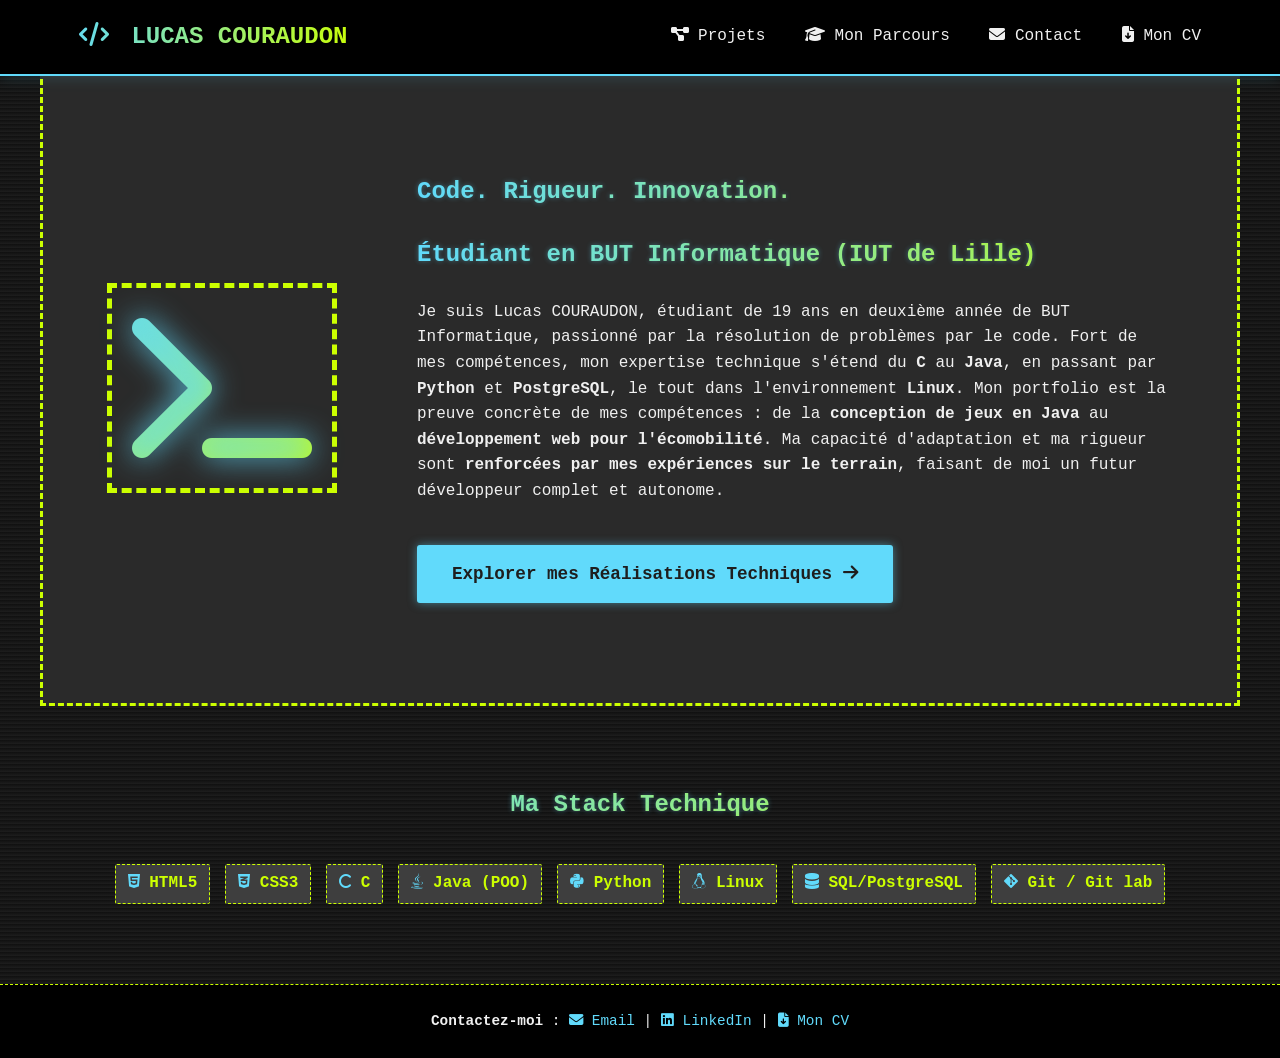
==== index.html @ 1ec3f472 "never give up" ====
<!DOCTYPE html>
<html lang="fr">
<head>
    <meta charset="UTF-8">
    <meta name="viewport" content="width=device-width, initial-scale=1.0">
    <title>Lucas Couraudon - Développeur BUT Informatique</title>
    <link rel="stylesheet" href="style.css">
    <link rel="stylesheet" href="https://cdnjs.cloudflare.com/ajax/libs/font-awesome/6.5.2/css/all.min.css">
</head>
<body>
<nav class="navbar">
    <a href="index.html" class="logo"><i class="fas fa-code" style="margin-right: 8px;"></i> LUCAS COURAUDON</a>
    <div>
        <a href="projets.html"><i class="fas fa-project-diagram"></i> Projets</a>
        <a href="parcours.html"><i class="fas fa-graduation-cap"></i> Mon Parcours</a>
        <a href="mailto:couraudonlucas01@gmail.com"><i class="fas fa-envelope"></i> Contact</a>
        <a href="CV-CouraudonLucas.pdf" download="CV-CouraudonLucas.pdf"><i class="fas fa-file-download"></i> Mon CV</a>
    </div>
</nav>

<section class="hero-visual">
    <div class="profile-block">
        <i class="fas fa-terminal giant-icon"></i>
    </div>

    <div class="hero-content-text">
        <h1>Code. Rigueur. Innovation.</h1>
        <h2>Étudiant en BUT Informatique (IUT de Lille)</h2>
        <p class="pitch">
            Je suis Lucas COURAUDON, étudiant de 19 ans en deuxième année de BUT Informatique, passionné par la résolution de problèmes par le code. Fort de mes compétences, mon expertise technique s'étend du <strong>C</strong> au <strong>Java</strong>, en passant par <strong>Python</strong> et <strong>PostgreSQL</strong>, le tout dans l'environnement <strong>Linux</strong>.
            Mon portfolio est la preuve concrète de mes compétences : de la <strong>conception de jeux en Java</strong> au <strong>développement web pour l'écomobilité</strong>. Ma capacité d'adaptation et ma rigueur sont <strong>renforcées par mes expériences sur le terrain</strong>, faisant de moi un futur développeur complet et autonome.
        </p>
        <a href="projets.html" class="cta-button">Explorer mes Réalisations Techniques <i class="fas fa-arrow-right"></i></a>
    </div>
</section>

<section class="tech-stack">
    <h2 style="text-align: center;">Ma Stack Technique</h2>
    <div class="badges" style="justify-content: center;">
        <span class="badge"><i class="fab fa-html5"></i> HTML5</span>
        <span class="badge"><i class="fab fa-css3-alt"></i> CSS3</span>
        <span class="badge"><i class="fas fa-c"></i> C</span>
        <span class="badge"><i class="fab fa-java"></i> Java (POO)</span>
        <span class="badge"><i class="fab fa-python"></i> Python</span>
        <span class="badge"><i class="fab fa-linux"></i> Linux</span>
        <span class="badge"><i class="fas fa-database"></i> SQL/PostgreSQL</span>
        <span class="badge"><i class="fab fa-git-alt"></i> Git / Git lab</span>
    </div>
</section>

<footer>
    <p>
        <strong>Contactez-moi</strong> :
        <a href="mailto:couraudonlucas01@gmail.com"><i class="fas fa-envelope"></i> Email</a>
        |
        <a href="https://www.linkedin.com/in/lucas-couraudon-b217b035a/" target="_blank"><i class="fab fa-linkedin"></i> LinkedIn</a>
        |
        <a href="CV-CouraudonLucas.pdf" download="CV-CouraudonLucas.pdf"><i class="fas fa-file-download"></i> Mon CV</a>
    </p>
</footer>
</body>
</html>
---- style.css ----
:root {
    --primary-color: #61dafb; /* Bleu Azur */
    --secondary-color: #CCFF00; /* Vert Acide / Chaux */
    --background-dark: #1E1E1E;
    --surface-dark: #2A2A2A;
    --text-light: #F0F0F0;
    --text-muted: #F0F0F0;
    --font-family: 'Consolas', 'Courier New', monospace;
}
* { margin: 0; padding: 0; box-sizing: border-box; }

/* FOND DU BODY AVEC TEXTURE SUBTILE */
body {
    font-family: var(--font-family);
    line-height: 1.6;
    color: var(--text-light);
    background-color: var(--background-dark);
    padding-top: 70px;
    background-image: linear-gradient(180deg, #101010, #1E1E1E);
    background-size: 100% 4px;
}

/* NAVIGATION */
.navbar {
    background-color: #000000;
    border-bottom: 2px solid var(--primary-color);
    box-shadow: 0 0 15px rgba(97, 218, 251, 0.2);
    padding: 18px 5%;
    display: flex;
    justify-content: space-between;
    align-items: center;
    position: fixed;
    width: 100%;
    top: 0;
    z-index: 1000;
}
.navbar .logo {
    background-image: linear-gradient(90deg, var(--primary-color), var(--secondary-color));
    -webkit-background-clip: text;
    -webkit-text-fill-color: transparent;
    font-size: 1.5em;
    font-weight: 700;
    text-decoration: none;
}
.navbar a {
    color: var(--text-light);
    padding: 0 15px;
    transition: color 0.3s;
    text-decoration: none;
}
.navbar a:hover { color: var(--secondary-color); }

/* SECTIONS GÉNÉRALES */
section { padding: 80px 5%; max-width: 1200px; margin: 0 auto; }
h1, h2, h3 {
    background-image: linear-gradient(90deg, var(--primary-color), var(--secondary-color));
    -webkit-background-clip: text;
    -webkit-text-fill-color: transparent;
    margin-bottom: 25px;
    text-shadow: 0 0 5px rgba(97, 218, 251, 0.4);
}

/* 1. HERO SECTION & BLOC VISUEL */
.hero-visual {
    background: var(--surface-dark);
    border: 3px dashed var(--secondary-color);
    animation: flicker 1.5s infinite alternate;
    display: flex;
    align-items: center;
    justify-content: space-between;
    padding: 100px 5%;
    max-width: 1200px;
    margin: 0 auto;
}

/* 1. Icône Géante*/
.profile-block {
    flex-shrink: 0;
    margin-right: 80px;
    text-align: center;
}
.giant-icon {
    font-size: 10em;
    background-image: linear-gradient(135deg, var(--primary-color), var(--secondary-color));
    -webkit-background-clip: text;
    -webkit-text-fill-color: transparent;
    text-shadow: 0 0 30px rgba(97, 218, 251, 0.8);
    padding: 20px;
    border: 5px dashed var(--secondary-color);
    border-radius: 0;
    background-color: #202020;
}

/* BOUTON D'ACTION PRINCIPAL */
.hero-content-text {
    flex-grow: 1;
    text-align: left;
}
.cta-button {
    margin-top: 40px;
    display: inline-block;
    background-color: var(--primary-color);
    color: var(--background-dark);
    padding: 15px 35px;
    border-radius: 3px;
    font-weight: 700;
    font-size: 1.1em;
    transition: background 0.3s, box-shadow 0.3s;
    box-shadow: 0 0 10px rgba(97, 218, 251, 0.5);
    text-decoration: none;
}
.cta-button:hover {
    background: linear-gradient(45deg, var(--primary-color), var(--secondary-color));
    color: var(--background-dark);
}

/* 2. SECTION STACK TECHNIQUE */
.tech-stack {
    padding: 80px 5%;
    text-align: center;
}
.tech-stack h2 {
    margin-bottom: 40px;
}
.badges {
    display: flex;
    flex-wrap: wrap;
    gap: 15px;
    justify-content: center;
}

/* 2. PROJET CARDS */
.project-card {
    background: var(--surface-dark);
    padding: 30px;
    border-radius: 0;
    transition: transform 0.3s, box-shadow 0.3s;
    border: 1px dashed var(--secondary-color);
    border-left: 5px solid var(--primary-color);
}
.project-card:hover {
    transform: none;
    box-shadow: 0 0 20px rgba(204, 255, 0, 0.5);
}
.project-card h3 {
    background-image: linear-gradient(90deg, var(--primary-color), var(--secondary-color));
    -webkit-background-clip: text;
    -webkit-text-fill-color: transparent;
    font-size: 1.5em;
}

.project-card .badges {
    justify-content: flex-start !important;
    margin-left: 0;
    margin-right: 0;
}

.project-card p {
    margin: 15px 0;
    color: var(--text-light);
}

.project-card .cta-button {
    background: none;
    color: var(--secondary-color);
    padding: 10px 20px;
    border: 2px solid var(--secondary-color);
    border-radius: 3px;
    box-shadow: none;
    margin-top: 25px;
    display: inline-block;
    font-weight: 700;
    transition: background-color 0.3s, box-shadow 0.3s;
    text-decoration: none;
}

.project-card .cta-button:hover {
    background-color: var(--secondary-color);
    color: var(--background-dark);
    box-shadow: 0 0 10px rgba(204, 255, 0, 0.5);
}

/* 3. BADGES DE COMPÉTENCES */
.badge {
    background-color: #3e3e3e;
    color: var(--secondary-color);
    border: 1px dashed var(--secondary-color);
    padding: 6px 12px;
    border-radius: 2px;
    font-weight: 600;
}
.badge i {
    color: var(--primary-color);
}

/* FOOTER */
footer {
    background-color: #000;
    color: var(--text-light);
    text-align: center;
    padding: 25px 0;
    font-size: 0.9em;
    border-top: 1px dashed var(--secondary-color);
}
footer a {
    color: var(--primary-color);
    text-decoration: none;
}

/* KEYFRAMES et RÉACTIVITÉ (inchangés) */
@keyframes flicker {
    0%, 19%, 21%, 23%, 25%, 54%, 56%, 100% {
        box-shadow: 0 0 5px var(--primary-color);
    }
    20%, 24%, 55% {
        box-shadow: none;
    }
}
@media (max-width: 768px) {
    .hero-visual {
        flex-direction: column;
        text-align: center;
        padding: 50px 5%;
    }
    .profile-block {
        margin-bottom: 30px;
        margin-right: 0;
    }
    .hero-content-text h1, .hero-content-text h2, .hero-content-text .cta-button {
        text-align: center;
    }
    .giant-icon {
        font-size: 8em;
    }
}
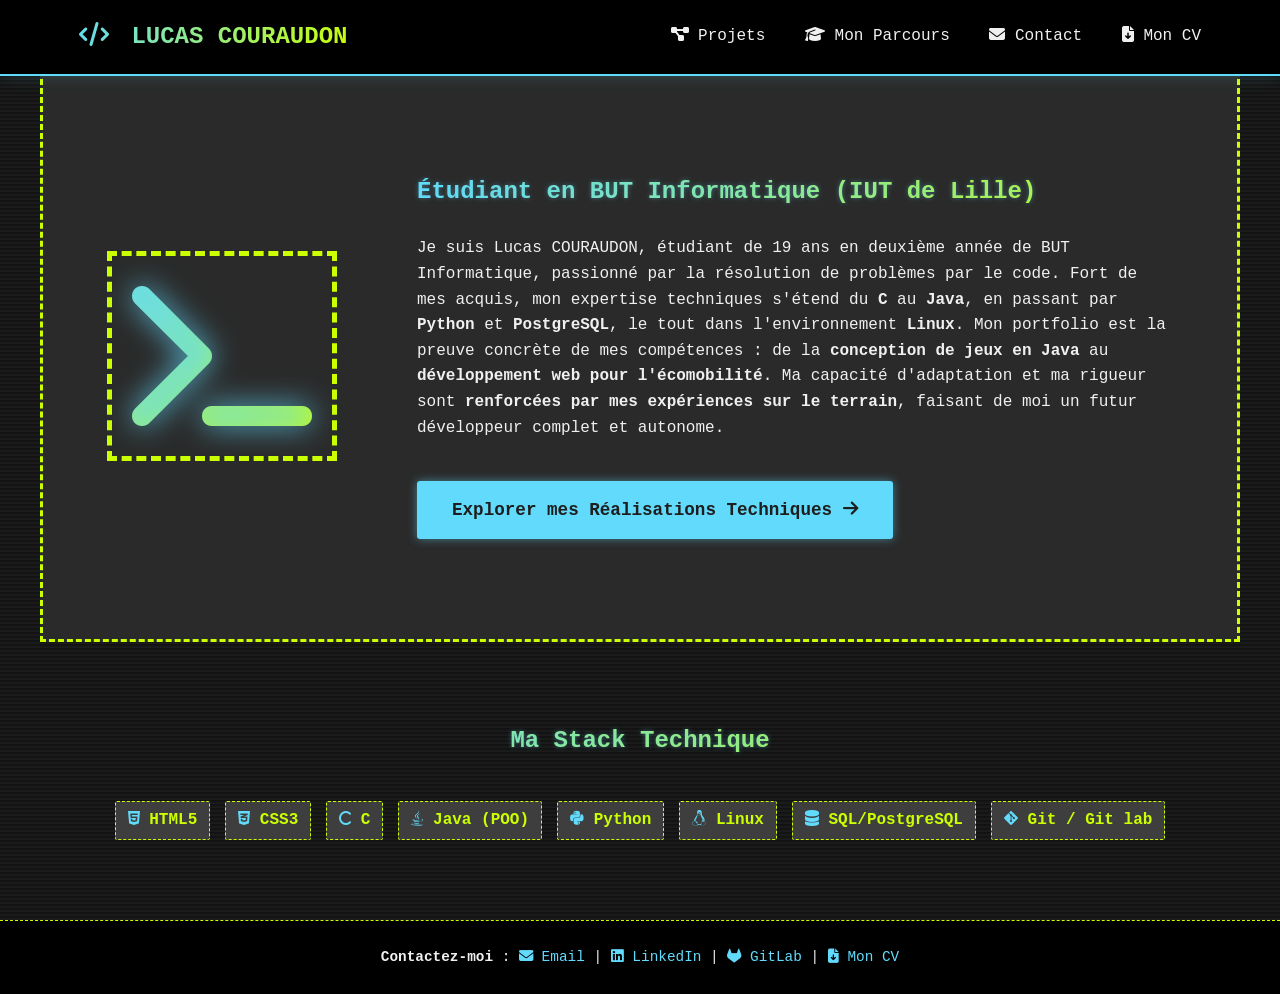
==== commit 31608cac: "Ajout du .msi et de lien vers mon GitLab" ====
--- a/index.html
+++ b/index.html
@@ -24,10 +24,9 @@
     </div>
 
     <div class="hero-content-text">
-        <h1>Code. Rigueur. Innovation.</h1>
-        <h2>Étudiant en BUT Informatique (IUT de Lille)</h2>
+        <h1>Étudiant en BUT Informatique (IUT de Lille)</h1>
         <p class="pitch">
-            Je suis Lucas COURAUDON, étudiant de 19 ans en deuxième année de BUT Informatique, passionné par la résolution de problèmes par le code. Fort de mes compétences, mon expertise technique s'étend du <strong>C</strong> au <strong>Java</strong>, en passant par <strong>Python</strong> et <strong>PostgreSQL</strong>, le tout dans l'environnement <strong>Linux</strong>.
+            Je suis Lucas COURAUDON, étudiant de 19 ans en deuxième année de BUT Informatique, passionné par la résolution de problèmes par le code. Fort de mes acquis, mon expertise techniques s'étend du <strong>C</strong> au <strong>Java</strong>, en passant par <strong>Python</strong> et <strong>PostgreSQL</strong>, le tout dans l'environnement <strong>Linux</strong>.
             Mon portfolio est la preuve concrète de mes compétences : de la <strong>conception de jeux en Java</strong> au <strong>développement web pour l'écomobilité</strong>. Ma capacité d'adaptation et ma rigueur sont <strong>renforcées par mes expériences sur le terrain</strong>, faisant de moi un futur développeur complet et autonome.
         </p>
         <a href="projets.html" class="cta-button">Explorer mes Réalisations Techniques <i class="fas fa-arrow-right"></i></a>
@@ -55,6 +54,8 @@
         |
         <a href="https://www.linkedin.com/in/lucas-couraudon-b217b035a/" target="_blank"><i class="fab fa-linkedin"></i> LinkedIn</a>
         |
+        <a href="https://gitlab.univ-lille.fr/lucas.couraudon.etu" target="_blank"><i class="fab fa-gitlab"></i> GitLab</a>
+        |
         <a href="CV-CouraudonLucas.pdf" download="CV-CouraudonLucas.pdf"><i class="fas fa-file-download"></i> Mon CV</a>
     </p>
 </footer>
--- a/style.css
+++ b/style.css
@@ -150,7 +150,7 @@
 }
 
 .project-card .badges {
-    justify-content: flex-start !important;
+    justify-content: flex-start;
     margin-left: 0;
     margin-right: 0;
 }
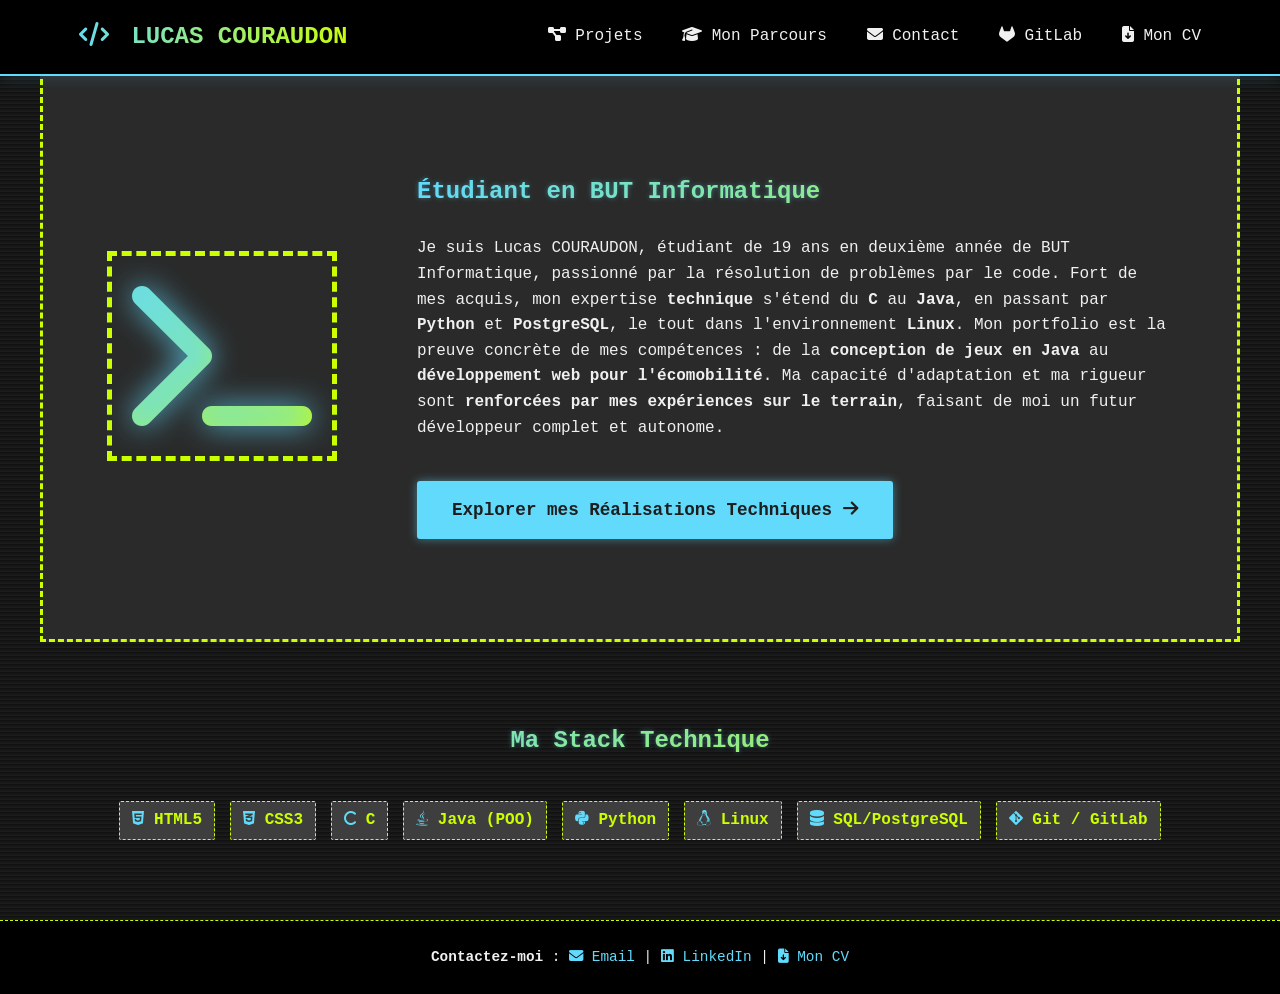
==== commit c78247b5: "Mis a jour du CV-Numérique" ====
--- a/index.html
+++ b/index.html
@@ -14,6 +14,7 @@
         <a href="projets.html"><i class="fas fa-project-diagram"></i> Projets</a>
         <a href="parcours.html"><i class="fas fa-graduation-cap"></i> Mon Parcours</a>
         <a href="mailto:couraudonlucas01@gmail.com"><i class="fas fa-envelope"></i> Contact</a>
+        <a href="https://gitlab.univ-lille.fr/lucas.couraudon.etu" target="_blank"><i class="fab fa-gitlab"></i> GitLab</a>
         <a href="CV-CouraudonLucas.pdf" download="CV-CouraudonLucas.pdf"><i class="fas fa-file-download"></i> Mon CV</a>
     </div>
 </nav>
@@ -24,9 +25,9 @@
     </div>
 
     <div class="hero-content-text">
-        <h1>Étudiant en BUT Informatique (IUT de Lille)</h1>
+        <h1>Étudiant en BUT Informatique</h1>
         <p class="pitch">
-            Je suis Lucas COURAUDON, étudiant de 19 ans en deuxième année de BUT Informatique, passionné par la résolution de problèmes par le code. Fort de mes acquis, mon expertise techniques s'étend du <strong>C</strong> au <strong>Java</strong>, en passant par <strong>Python</strong> et <strong>PostgreSQL</strong>, le tout dans l'environnement <strong>Linux</strong>.
+            Je suis Lucas COURAUDON, étudiant de 19 ans en deuxième année de BUT Informatique, passionné par la résolution de problèmes par le code. Fort de mes acquis, mon expertise <strong>technique</strong> s'étend du <strong>C</strong> au <strong>Java</strong>, en passant par <strong>Python</strong> et <strong>PostgreSQL</strong>, le tout dans l'environnement <strong>Linux</strong>.
             Mon portfolio est la preuve concrète de mes compétences : de la <strong>conception de jeux en Java</strong> au <strong>développement web pour l'écomobilité</strong>. Ma capacité d'adaptation et ma rigueur sont <strong>renforcées par mes expériences sur le terrain</strong>, faisant de moi un futur développeur complet et autonome.
         </p>
         <a href="projets.html" class="cta-button">Explorer mes Réalisations Techniques <i class="fas fa-arrow-right"></i></a>
@@ -43,7 +44,7 @@
         <span class="badge"><i class="fab fa-python"></i> Python</span>
         <span class="badge"><i class="fab fa-linux"></i> Linux</span>
         <span class="badge"><i class="fas fa-database"></i> SQL/PostgreSQL</span>
-        <span class="badge"><i class="fab fa-git-alt"></i> Git / Git lab</span>
+        <span class="badge"><i class="fab fa-git-alt"></i> Git / GitLab</span>
     </div>
 </section>
 
@@ -54,8 +55,6 @@
         |
         <a href="https://www.linkedin.com/in/lucas-couraudon-b217b035a/" target="_blank"><i class="fab fa-linkedin"></i> LinkedIn</a>
         |
-        <a href="https://gitlab.univ-lille.fr/lucas.couraudon.etu" target="_blank"><i class="fab fa-gitlab"></i> GitLab</a>
-        |
         <a href="CV-CouraudonLucas.pdf" download="CV-CouraudonLucas.pdf"><i class="fas fa-file-download"></i> Mon CV</a>
     </p>
 </footer>
--- a/style.css
+++ b/style.css
@@ -149,6 +149,10 @@
     font-size: 1.5em;
 }
 
+.project-card ul {
+    list-style-type: none;
+}
+
 .project-card .badges {
     justify-content: flex-start;
     margin-left: 0;
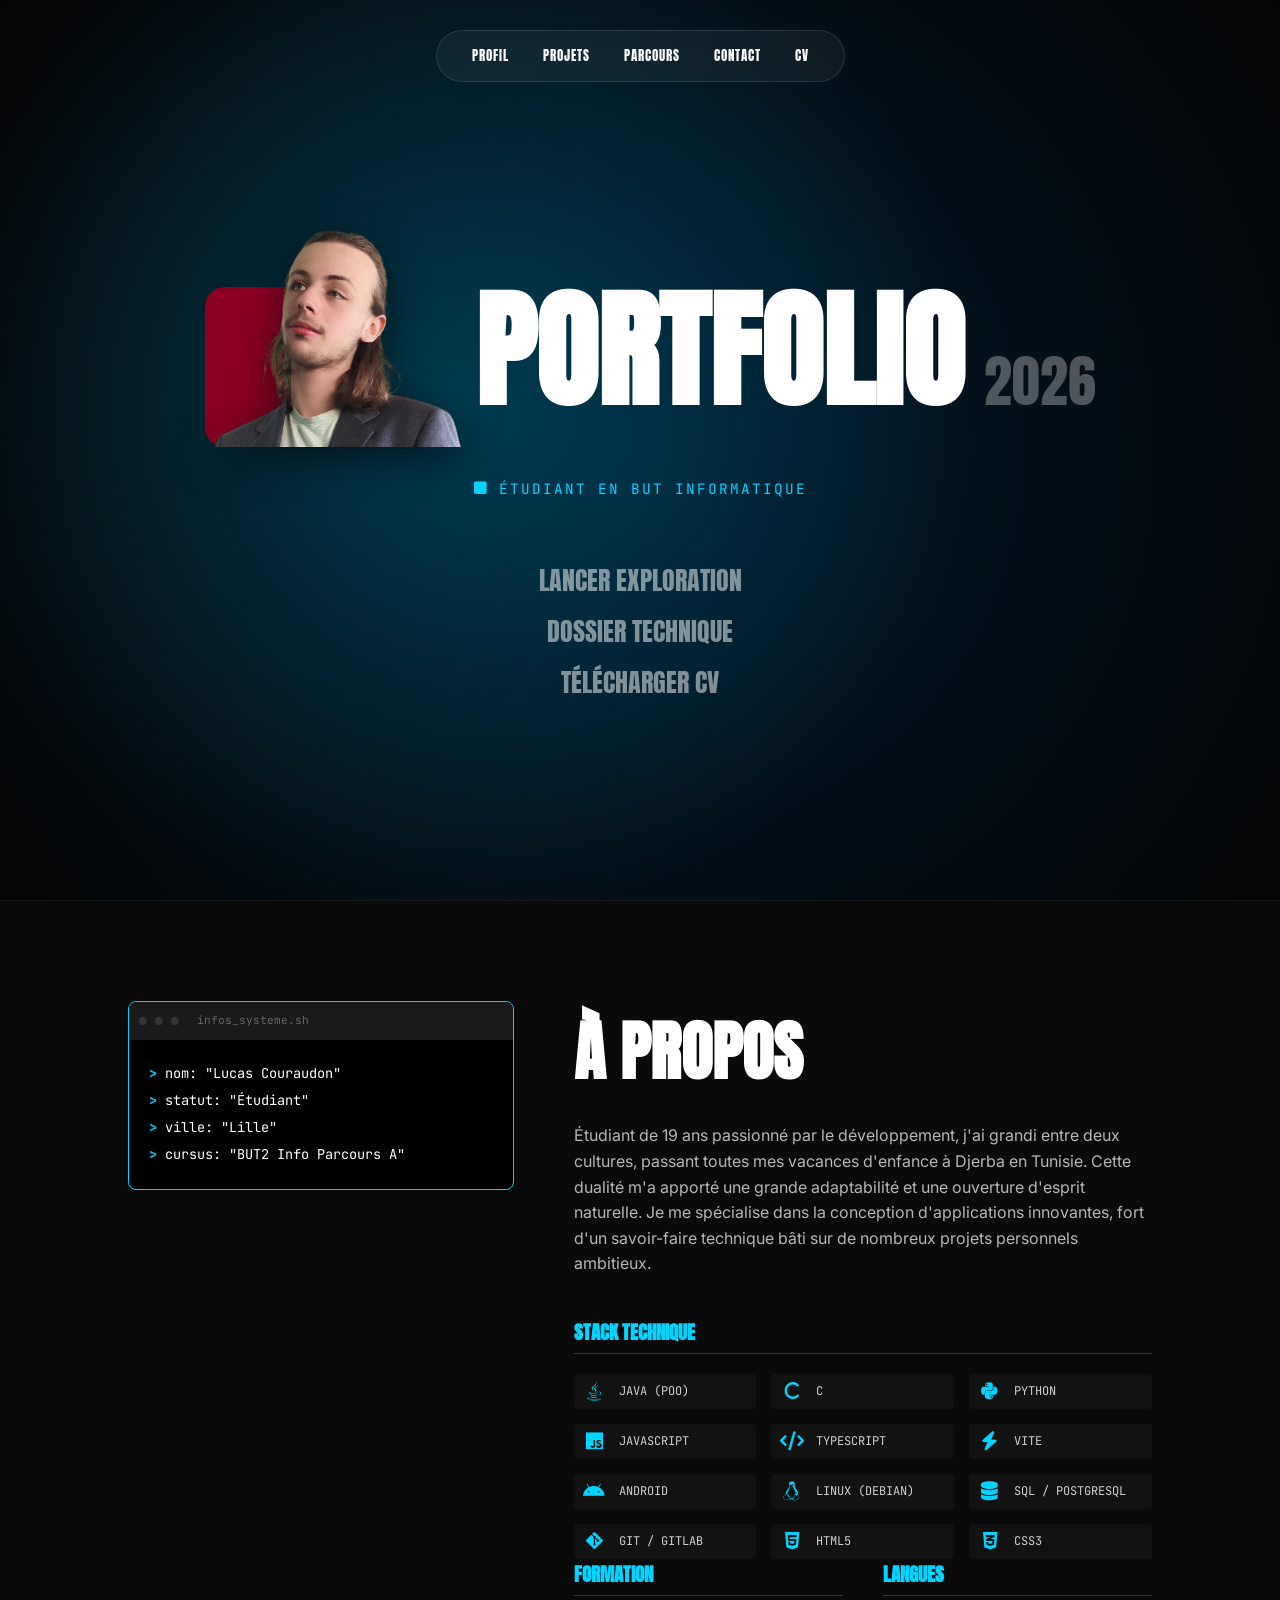
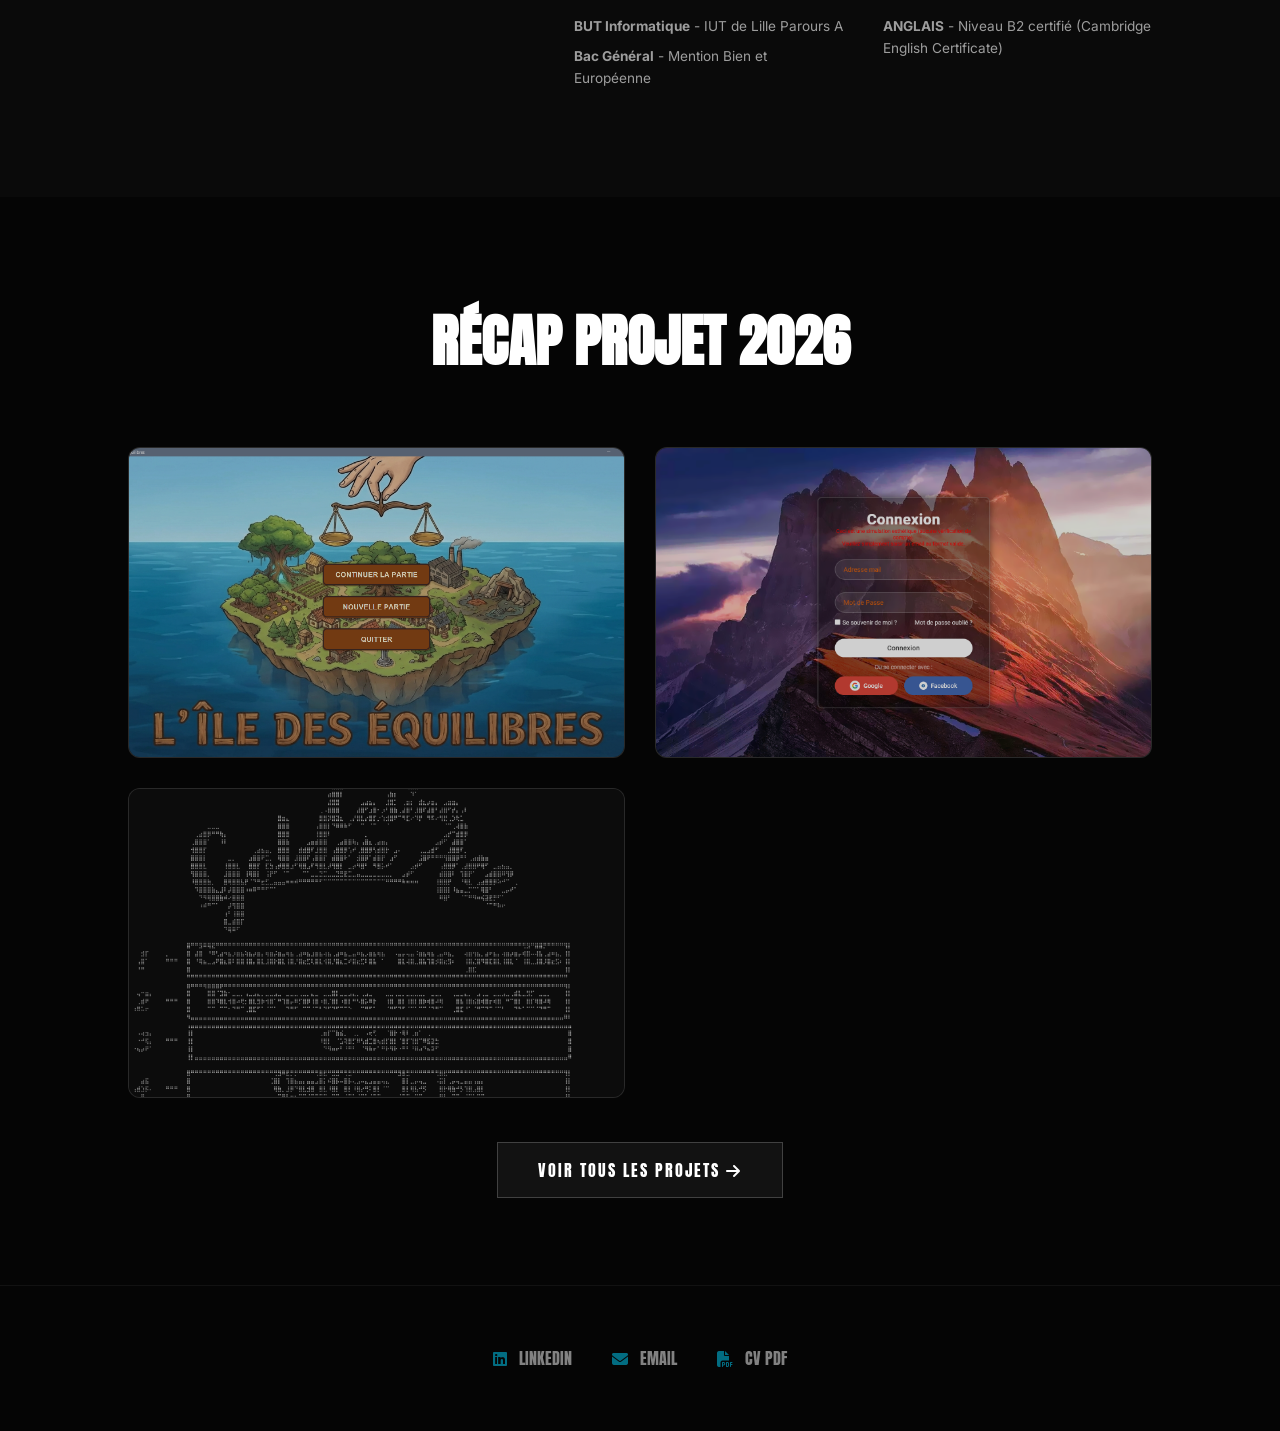
==== commit 84e5d71a: "Refonte entiere" ====
--- a/index.html
+++ b/index.html
@@ -3,60 +3,192 @@
 <head>
     <meta charset="UTF-8">
     <meta name="viewport" content="width=device-width, initial-scale=1.0">
-    <title>Lucas Couraudon - Développeur BUT Informatique</title>
-    <link rel="stylesheet" href="style.css">
+    <title>Lucas Couraudon - Portfolio 2026</title>
+    <link rel="stylesheet" href="css/common.css">
+    <link rel="stylesheet" href="css/index.css">
     <link rel="stylesheet" href="https://cdnjs.cloudflare.com/ajax/libs/font-awesome/6.5.2/css/all.min.css">
+    <link href="https://fonts.googleapis.com/css2?family=Anton&family=Inter:wght@400;700&family=JetBrains+Mono&display=swap" rel="stylesheet">
 </head>
 <body>
-<nav class="navbar">
-    <a href="index.html" class="logo"><i class="fas fa-code" style="margin-right: 8px;"></i> LUCAS COURAUDON</a>
-    <div>
-        <a href="projets.html"><i class="fas fa-project-diagram"></i> Projets</a>
-        <a href="parcours.html"><i class="fas fa-graduation-cap"></i> Mon Parcours</a>
-        <a href="mailto:couraudonlucas01@gmail.com"><i class="fas fa-envelope"></i> Contact</a>
-        <a href="https://gitlab.univ-lille.fr/lucas.couraudon.etu" target="_blank"><i class="fab fa-gitlab"></i> GitLab</a>
-        <a href="CV-CouraudonLucas.pdf" download="CV-CouraudonLucas.pdf"><i class="fas fa-file-download"></i> Mon CV</a>
+
+<nav class="barre-navigation">
+    <div class="liens-navigation">
+        <a href="index.html">PROFIL</a>
+        <a href="projets.html">PROJETS</a>
+        <a href="parcours.html">PARCOURS</a>
+        <a href="mailto:couraudonlucas01@gmail.com">CONTACT</a>
+        <a href="docs/CV-CouraudonLucas.pdf" download>CV</a>
     </div>
 </nav>
 
-<section class="hero-visual">
-    <div class="profile-block">
-        <i class="fas fa-terminal giant-icon"></i>
+<section class="visuel-hero">
+    <div class="disposition-titre-hero">
+        <div class="cote-profil">
+            <div class="forme-rouge"></div>
+            <img src="img/pdp.png" alt="Lucas Couraudon" class="photo-profil-gauche">
+        </div>
+
+        <div class="cote-titre">
+            <h1 class="titre-principal">PORTFOLIO</h1>
+            <span class="annee-hero">2026</span>
+        </div>
     </div>
 
-    <div class="hero-content-text">
-        <h1>Étudiant en BUT Informatique</h1>
-        <p class="pitch">
-            Je suis Lucas COURAUDON, étudiant de 19 ans en deuxième année de BUT Informatique, passionné par la résolution de problèmes par le code. Fort de mes acquis, mon expertise <strong>technique</strong> s'étend du <strong>C</strong> au <strong>Java</strong>, en passant par <strong>Python</strong> et <strong>PostgreSQL</strong>, le tout dans l'environnement <strong>Linux</strong>.
-            Mon portfolio est la preuve concrète de mes compétences : de la <strong>conception de jeux en Java</strong> au <strong>développement web pour l'écomobilité</strong>. Ma capacité d'adaptation et ma rigueur sont <strong>renforcées par mes expériences sur le terrain</strong>, faisant de moi un futur développeur complet et autonome.
-        </p>
-        <a href="projets.html" class="cta-button">Explorer mes Réalisations Techniques <i class="fas fa-arrow-right"></i></a>
+    <div class="sous-titre-hero">
+        <i class="fas fa-square"></i> ÉTUDIANT EN BUT INFORMATIQUE
+    </div>
+
+    <ul class="menu-jeu">
+        <li><a href="projets.html">LANCER EXPLORATION</a></li>
+        <li><a href="parcours.html">DOSSIER TECHNIQUE</a></li>
+        <li><a href="docs/CV-CouraudonLucas.pdf" download>TÉLÉCHARGER CV</a></li>
+    </ul>
+</section>
+
+<section class="section-a-propos">
+    <div class="conteneur-a-propos">
+        <div class="visuel-technique-a-propos">
+            <div class="fenetre-terminal">
+                <div class="entete-terminal">
+                    <span class="point-terminal"></span><span class="point-terminal"></span><span class="point-terminal"></span>
+                    <span class="titre-terminal">infos_systeme.sh</span>
+                </div>
+                <div class="contenu-terminal">
+                    <p><span class="invite-commande">></span> nom: "Lucas Couraudon"</p>
+                    <p><span class="invite-commande">></span> statut: "Étudiant"</p>
+                    <p><span class="invite-commande">></span> ville: "Lille"</p>
+                    <p><span class="invite-commande">></span> cursus: "BUT2 Info Parcours A"</p>
+                </div>
+            </div>
+        </div>
+
+        <div class="texte-a-propos">
+            <h2 class="titre-section-a-propos">À PROPOS</h2>
+            <p class="description-a-propos">
+                Étudiant de 19 ans passionné par le développement, j'ai grandi entre deux cultures, passant toutes mes vacances d'enfance à Djerba en Tunisie. 
+                Cette dualité m'a apporté une grande adaptabilité et une ouverture d'esprit naturelle. 
+                Je me spécialise dans la conception d'applications innovantes, fort d'un savoir-faire technique bâti sur de nombreux projets personnels ambitieux.
+            </p>
+
+            <div class="grille-details-a-propos">
+                <div class="bloc-detail">
+                    <h3>STACK TECHNIQUE</h3>
+                    <div class="liste-logiciels">
+                        <div class="item-logiciel"><i class="fab fa-java"></i> JAVA (POO)</div>
+                        <div class="item-logiciel"><i class="fas fa-c"></i> C</div>
+                        <div class="item-logiciel"><i class="fab fa-python"></i> PYTHON</div>
+                        <div class="item-logiciel"><i class="fab fa-js"></i> JAVASCRIPT</div>
+                        <div class="item-logiciel"><i class="fas fa-code"></i> TYPESCRIPT</div>
+                        <div class="item-logiciel"><i class="fas fa-bolt"></i> VITE</div>
+                        <div class="item-logiciel"><i class="fab fa-android"></i> ANDROID</div>
+                        <div class="item-logiciel"><i class="fab fa-linux"></i> LINUX (DEBIAN)</div>
+                        <div class="item-logiciel"><i class="fas fa-database"></i> SQL / POSTGRESQL</div>
+                        <div class="item-logiciel"><i class="fab fa-git-alt"></i> GIT / GITLAB</div>
+                        <div class="item-logiciel"><i class="fab fa-html5"></i> HTML5</div>
+                        <div class="item-logiciel"><i class="fab fa-css3-alt"></i> CSS3</div>
+                    </div>
+                </div>
+                
+                <div class="bloc-detail-secondaire">
+                    <div class="colonne-info">
+                        <h3>FORMATION</h3>
+                        <p><strong>BUT Informatique</strong> - IUT de Lille Parours A</p>
+                        <p><strong>Bac Général</strong> - Mention Bien et Européenne</p>
+                    </div>
+
+                    <div class="colonne-info">
+                        <h3>LANGUES</h3>
+                        <p><strong>ANGLAIS</strong> - Niveau B2 certifié (Cambridge English Certificate)</p>
+                    </div>
+                </div>
+            </div>
+        </div>
     </div>
 </section>
 
-<section class="tech-stack">
-    <h2 style="text-align: center;">Ma Stack Technique</h2>
-    <div class="badges" style="justify-content: center;">
-        <span class="badge"><i class="fab fa-html5"></i> HTML5</span>
-        <span class="badge"><i class="fab fa-css3-alt"></i> CSS3</span>
-        <span class="badge"><i class="fas fa-c"></i> C</span>
-        <span class="badge"><i class="fab fa-java"></i> Java (POO)</span>
-        <span class="badge"><i class="fab fa-python"></i> Python</span>
-        <span class="badge"><i class="fab fa-linux"></i> Linux</span>
-        <span class="badge"><i class="fas fa-database"></i> SQL/PostgreSQL</span>
-        <span class="badge"><i class="fab fa-git-alt"></i> Git / GitLab</span>
+<section class="section-vitrine">
+    <h2 class="titre-recapitulatif">RÉCAP PROJET 2026</h2>
+    
+    <div class="conteneur-projets-statique">
+        <div class="element-vitrine">
+            <div class="galerie-sacadee">
+                <img src="img/IDE_Shots1.png" class="image-capture">
+                <img src="img/IDE_Shots2.png" class="image-capture">
+                <img src="img/IDE_Shots3.png" class="image-capture">
+                <img src="img/IDE_Shots4.png" class="image-capture">
+            </div>
+            <div class="infos-survol">
+                <div class="entete-survol">
+                    <span>01</span>
+                    <h3>ILE DES ÉQUILIBRES</h3>
+                </div>
+                <div class="badges-survol">
+                    <span>JAVA</span>
+                    <span>JAVAFX</span>
+                </div>
+                <a href="projets.html" class="bouton-details">VOIR PLUS</a>
+            </div>
+        </div>
+
+        <div class="element-vitrine">
+            <div class="galerie-sacadee">
+                <img src="img/Xiaomi_Shots1.png" class="image-capture">
+                <img src="img/Xiaomi_Shots2.png" class="image-capture">
+                <img src="img/Xiaomi_Shots3.png" class="image-capture">
+                <img src="img/Xiaomi_Shots4.png" class="image-capture">
+            </div>
+            <div class="infos-survol">
+                <div class="entete-survol">
+                    <span>02</span>
+                    <h3>ÉCOMOBILITÉ</h3>
+                </div>
+                <div class="badges-survol">
+                    <span>HTML5</span>
+                    <span>CSS3</span>
+                </div>
+                <a href="projets.html" class="bouton-details">VOIR PLUS</a>
+            </div>
+        </div>
+
+        <div class="element-vitrine">
+            <div class="galerie-sacadee">
+                <img src="img/GoldenAce_Shots1.png" class="image-capture">
+                <img src="img/GoldenAce_Shots2.png" class="image-capture">
+                <img src="img/GoldenAce_Shots3.png" class="image-capture">
+                <img src="img/GoldenAce_Shots4.png" class="image-capture">
+            </div>
+            <div class="infos-survol">
+                <div class="entete-survol">
+                    <span>03</span>
+                    <h3>CASINO AGILE</h3>
+                </div>
+                <div class="badges-survol">
+                    <span>SCRUM</span>
+                    <span>GIT</span>
+                </div>
+                <a href="projets.html" class="bouton-details">VOIR PLUS</a>
+            </div>
+        </div>
+    </div>
+
+    <div class="action-page-projets">
+        <a href="projets.html" class="bouton-vers-tous-projets">VOIR TOUS LES PROJETS <i class="fas fa-arrow-right"></i></a>
     </div>
 </section>
 
-<footer>
-    <p>
-        <strong>Contactez-moi</strong> :
-        <a href="mailto:couraudonlucas01@gmail.com"><i class="fas fa-envelope"></i> Email</a>
-        |
-        <a href="https://www.linkedin.com/in/lucas-couraudon-b217b035a/" target="_blank"><i class="fab fa-linkedin"></i> LinkedIn</a>
-        |
-        <a href="CV-CouraudonLucas.pdf" download="CV-CouraudonLucas.pdf"><i class="fas fa-file-download"></i> Mon CV</a>
-    </p>
+<footer class="pied-page-minimal">
+    <div class="liens-externes-footer">
+        <a href="https://www.linkedin.com/in/lucas-couraudon-b217b035a/" target="_blank">
+            <i class="fab fa-linkedin"></i> LINKEDIN
+        </a>
+        <a href="mailto:couraudonlucas01@gmail.com">
+            <i class="fas fa-envelope"></i> EMAIL
+        </a>
+        <a href="docs/CV-CouraudonLucas.pdf" download>
+            <i class="fas fa-file-pdf"></i> CV PDF
+        </a>
+    </div>
 </footer>
+
 </body>
 </html>
--- a/css/common.css
+++ b/css/common.css
@@ -0,0 +1,222 @@
+:root {
+    --fond-noir: #050505;
+    --accent-bleu: #00d4ff;
+    --accent-rouge: #8c0022;
+    --texte-blanc: #ffffff;
+    --police-titre: 'Anton', sans-serif;
+    --police-corps: 'Inter', sans-serif;
+    --police-technique: 'JetBrains Mono', monospace;
+}
+
+* {
+    margin: 0;
+    padding: 0;
+    box-sizing: border-box;
+}
+
+body {
+    background-color: var(--fond-noir);
+    color: var(--texte-blanc);
+    font-family: var(--police-corps);
+    background-image: radial-gradient(circle at 50% 50%, #001a2e 0%, #050505 100%);
+    background-attachment: fixed;
+    line-height: 1.6;
+    overflow-x: hidden;
+}
+
+/* --- NAVIGATION --- */
+.barre-navigation {
+    position: fixed;
+    top: 0;
+    width: 100%;
+    display: flex;
+    justify-content: center;
+    padding: 30px;
+    z-index: 1000;
+}
+
+.liens-navigation {
+    background: rgba(255, 255, 255, 0.05);
+    padding: 10px 20px;
+    border-radius: 50px;
+    border: 1px solid rgba(255, 255, 255, 0.1);
+    backdrop-filter: blur(10px);
+}
+
+.liens-navigation a {
+    text-transform: uppercase;
+    font-family: var(--police-titre);
+    font-size: 0.8rem;
+    letter-spacing: 1px;
+    padding: 5px 15px;
+    color: var(--texte-blanc);
+    text-decoration: none;
+    transition: 0.3s;
+    display: inline-block;
+}
+
+.liens-navigation a:hover, .liens-navigation a.actif {
+    background: var(--accent-bleu);
+    color: black;
+    border-radius: 20px;
+}
+
+/* --- HEADERS --- */
+.entete-page {
+    padding-top: 150px;
+    text-align: center;
+}
+
+.titre-principal {
+    font-family: var(--police-titre);
+    font-size: 8rem;
+    line-height: 1;
+    margin: 0;
+}
+
+.sous-titre-technique {
+    font-family: var(--police-technique);
+    color: var(--accent-bleu);
+    font-size: 0.8rem;
+    letter-spacing: 3px;
+}
+
+/* --- COMPOSANTS SHARED (Terminal & Skills) --- */
+.fenetre-terminal {
+    width: 100%;
+    background: #000;
+    border: 1px solid var(--accent-bleu);
+    border-radius: 8px;
+    font-family: var(--police-technique);
+    overflow: hidden;
+}
+
+.entete-terminal {
+    background: #1a1a1a;
+    padding: 10px;
+    display: flex;
+    align-items: center;
+    gap: 8px;
+}
+
+.point-terminal {
+    width: 8px;
+    height: 8px;
+    border-radius: 50%;
+    background: #333;
+}
+
+.titre-terminal {
+    font-size: 0.7rem;
+    color: #666;
+    margin-left: 10px;
+}
+
+.contenu-terminal {
+    padding: 20px;
+    font-size: 0.85rem;
+    line-height: 2;
+}
+
+.invite-commande {
+    color: var(--accent-bleu);
+    font-weight: bold;
+}
+
+.bloc-detail h3 {
+    font-family: var(--police-titre);
+    font-size: 1.2rem;
+    margin-bottom: 20px;
+    color: var(--accent-bleu);
+    border-bottom: 1px solid rgba(0, 212, 255, 0.3);
+    padding-bottom: 5px;
+}
+
+.liste-logiciels {
+    display: grid;
+    grid-template-columns: repeat(auto-fill, minmax(180px, 1fr));
+    gap: 15px;
+}
+
+.item-logiciel {
+    font-family: var(--police-technique);
+    font-size: 0.75rem;
+    display: flex;
+    align-items: center;
+    gap: 12px;
+    color: rgba(255, 255, 255, 0.8);
+    background: rgba(255, 255, 255, 0.03);
+    padding: 8px;
+    border-radius: 4px;
+}
+
+.item-logiciel i {
+    color: var(--accent-bleu);
+    font-size: 1.2rem;
+    width: 25px;
+    text-align: center;
+}
+
+/* --- FOOTER --- */
+.pied-page-minimal {
+    border-top: 1px solid rgba(255, 255, 255, 0.05);
+    padding: 60px 10%;
+    display: flex;
+    justify-content: center;
+}
+
+.liens-externes-footer {
+    display: flex;
+    justify-content: center;
+    align-items: center;
+    gap: 40px;
+    flex-wrap: wrap;
+}
+
+.liens-externes-footer a {
+    color: var(--texte-blanc);
+    text-decoration: none;
+    font-family: var(--police-titre);
+    font-size: 1rem;
+    display: flex;
+    align-items: center;
+    gap: 12px;
+    opacity: 0.5;
+    transition: 0.3s;
+}
+
+.liens-externes-footer a i {
+    color: var(--accent-bleu);
+}
+
+.liens-externes-footer a:hover {
+    opacity: 1;
+    transform: translateY(-3px);
+    text-shadow: 0 0 10px var(--accent-bleu);
+}
+
+/* --- LOGIQUE DE GALERIE (CORRECTION) --- */
+.galerie-sacadee {
+    display: flex;
+    width: 100%;
+    height: 100%;
+    transition: transform 0.5s ease;
+}
+
+.image-capture {
+    width: 100%;
+    flex: 0 0 100%; /* FORCE CHAQUE IMAGE À PRENDRE 100% DU CADRE */
+    height: 100%;
+    object-fit: cover;
+    object-position: center; /* CENTRE L'IMAGE */
+    opacity: 0.8;
+    transition: 0.5s;
+}
+
+@keyframes transitionImages {
+    0%, 20% { transform: translateX(0); }
+    25%, 45% { transform: translateX(-100%); }
+    50%, 70% { transform: translateX(-200%); }
+    75%, 95% { transform: translateX(-300%); }
+    100% { transform: translateX(0); }
+}
--- a/css/index.css
+++ b/css/index.css
@@ -0,0 +1,145 @@
+/* --- HERO SECTION --- */
+.visuel-hero {
+    height: 100vh;
+    display: flex;
+    flex-direction: column;
+    align-items: center;
+    justify-content: center;
+    padding-top: 80px;
+    background: radial-gradient(circle at 35% 45%, rgba(0, 212, 255, 0.2) 0%, transparent 55%);
+}
+
+.disposition-titre-hero {
+    display: flex;
+    align-items: center;
+    justify-content: center;
+    gap: 40px;
+    margin-bottom: 30px;
+}
+
+.cote-profil {
+    position: relative;
+    width: 250px;
+    height: 180px;
+    display: flex;
+    align-items: flex-end;
+}
+
+.forme-rouge {
+    position: absolute;
+    left: 20px;
+    bottom: 0;
+    width: 160px;
+    height: 160px;
+    background-color: var(--accent-rouge);
+    border-radius: 20px 80px 80px 20px;
+    z-index: 1;
+}
+
+.photo-profil-gauche {
+    position: relative;
+    z-index: 2;
+    height: 230px;
+    filter: drop-shadow(0px 10px 20px rgba(0,0,0,0.6));
+}
+
+.cote-titre {
+    display: flex;
+    align-items: baseline;
+    gap: 20px;
+}
+
+.annee-hero {
+    font-family: var(--police-titre);
+    color: rgba(255, 255, 255, 0.3);
+    font-size: 3.5rem;
+}
+
+.sous-titre-hero {
+    font-family: var(--police-technique);
+    color: var(--accent-bleu);
+    font-size: 0.9rem;
+    letter-spacing: 2px;
+    margin-bottom: 50px;
+    display: flex;
+    align-items: center;
+    gap: 10px;
+}
+
+.menu-jeu {
+    list-style: none;
+    text-align: center;
+}
+
+.menu-jeu li a {
+    font-family: var(--police-titre);
+    font-size: 1.6rem;
+    text-transform: uppercase;
+    color: rgba(255, 255, 255, 0.5);
+    text-decoration: none;
+    transition: 0.3s;
+    display: block;
+    margin: 10px 0;
+}
+
+.menu-jeu li a:hover {
+    color: var(--texte-blanc);
+    letter-spacing: 2px;
+    text-shadow: 0 0 15px var(--accent-bleu);
+}
+
+/* --- À PROPOS --- */
+.section-a-propos {
+    padding: 100px 10%;
+    background: rgba(255, 255, 255, 0.02);
+    border-top: 1px solid rgba(255, 255, 255, 0.05);
+}
+
+.conteneur-a-propos {
+    display: flex;
+    align-items: flex-start;
+    gap: 60px;
+    max-width: 1200px;
+    margin: 0 auto;
+}
+
+.visuel-technique-a-propos { flex: 1; display: flex; justify-content: center; }
+.texte-a-propos { flex: 1.5; }
+.titre-section-a-propos { font-family: var(--police-titre); font-size: 4rem; margin-bottom: 20px; }
+.description-a-propos { font-size: 1rem; color: rgba(255, 255, 255, 0.7); margin-bottom: 40px; }
+
+.bloc-detail-secondaire { display: grid; grid-template-columns: 1fr 1fr; gap: 40px; }
+.colonne-info h3 { font-family: var(--police-titre); font-size: 1.2rem; margin-bottom: 20px; color: var(--accent-bleu); border-bottom: 1px solid rgba(0, 212, 255, 0.3); padding-bottom: 5px; }
+.colonne-info p { font-size: 0.85rem; color: rgba(255, 255, 255, 0.6); margin-bottom: 8px; }
+
+/* --- VITRINE D'ACCUEIL --- */
+.section-vitrine { padding: 100px 10%; text-align: center; }
+.titre-recapitulatif { font-family: var(--police-titre); font-size: 3.5rem; margin-bottom: 60px; }
+.conteneur-projets-statique { display: grid; grid-template-columns: repeat(auto-fit, minmax(350px, 1fr)); gap: 30px; margin-bottom: 60px; }
+
+.element-vitrine { 
+    position: relative; 
+    aspect-ratio: 16/10; 
+    border-radius: 12px; 
+    overflow: hidden; 
+    background: #111; 
+    cursor: pointer; 
+    border: 1px solid rgba(255,255,255,0.1); 
+}
+
+.element-vitrine:hover .galerie-sacadee { 
+    animation: transitionImages 5s infinite; /* Un peu plus lent pour le teaser */
+}
+
+.element-vitrine:hover .image-capture { opacity: 1; }
+
+.infos-survol { position: absolute; bottom: -100%; left: 0; width: 100%; height: 100%; background: linear-gradient(to top, rgba(0,0,0,0.9) 30%, transparent); display: flex; flex-direction: column; justify-content: flex-end; padding: 30px; transition: 0.4s ease-out; }
+.element-vitrine:hover .infos-survol { bottom: 0; }
+.entete-survol { display: flex; align-items: center; gap: 15px; margin-bottom: 10px; }
+.entete-survol h3 { font-family: var(--police-titre); font-size: 1.5rem; text-align: left; }
+.badges-survol { display: flex; gap: 10px; margin-bottom: 20px; }
+.badges-survol span { font-family: var(--police-technique); font-size: 0.6rem; padding: 3px 8px; border: 1px solid var(--accent-bleu); color: var(--accent-bleu); border-radius: 4px; }
+.bouton-details { align-self: flex-start; font-family: var(--police-titre); font-size: 0.8rem; color: black; background: var(--accent-bleu); padding: 8px 20px; text-decoration: none; border-radius: 4px; }
+
+.bouton-vers-tous-projets { font-family: var(--police-titre); font-size: 1rem; color: var(--texte-blanc); text-decoration: none; padding: 15px 40px; border: 1px solid rgba(255, 255, 255, 0.2); background: rgba(255, 255, 255, 0.05); transition: 0.3s; letter-spacing: 2px; }
+.bouton-vers-tous-projets:hover { background: var(--accent-bleu); color: black; border-color: var(--accent-bleu); transform: translateY(-5px); box-shadow: 0 10px 20px rgba(0, 212, 255, 0.2); }
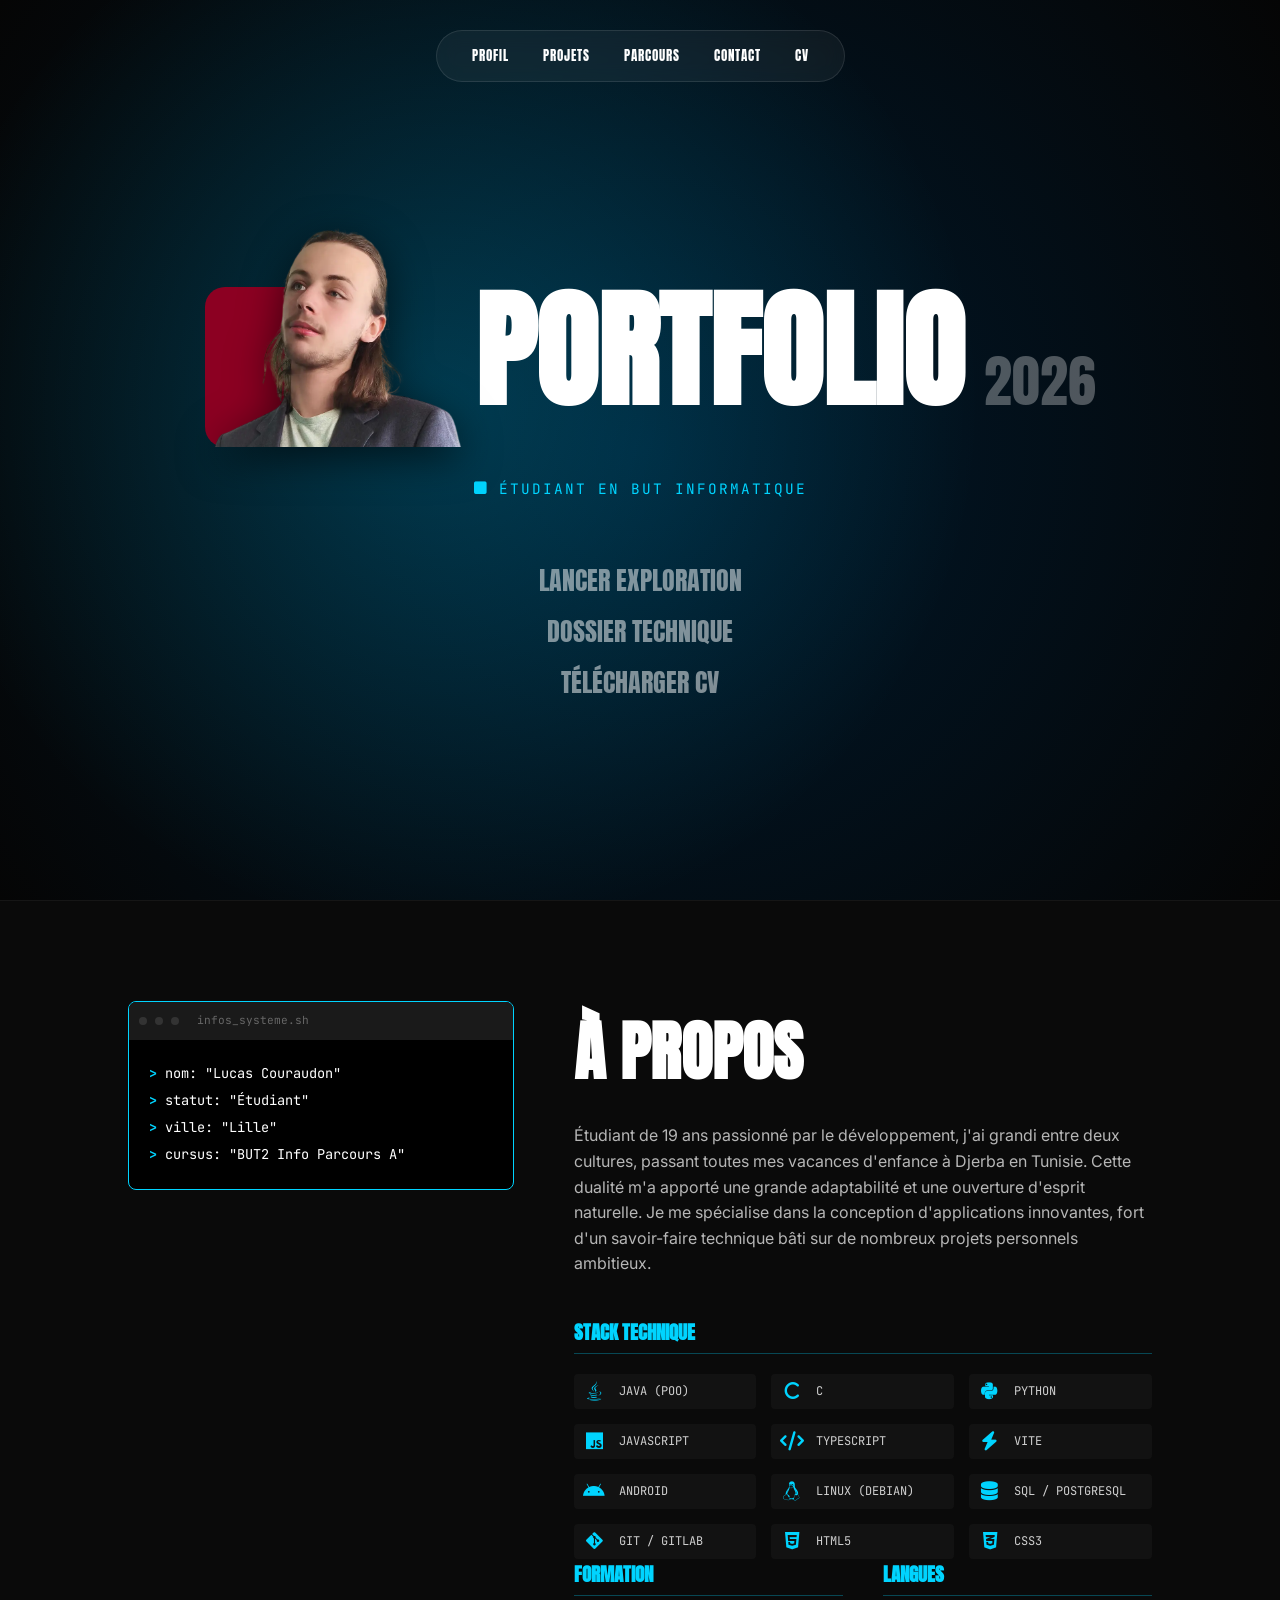
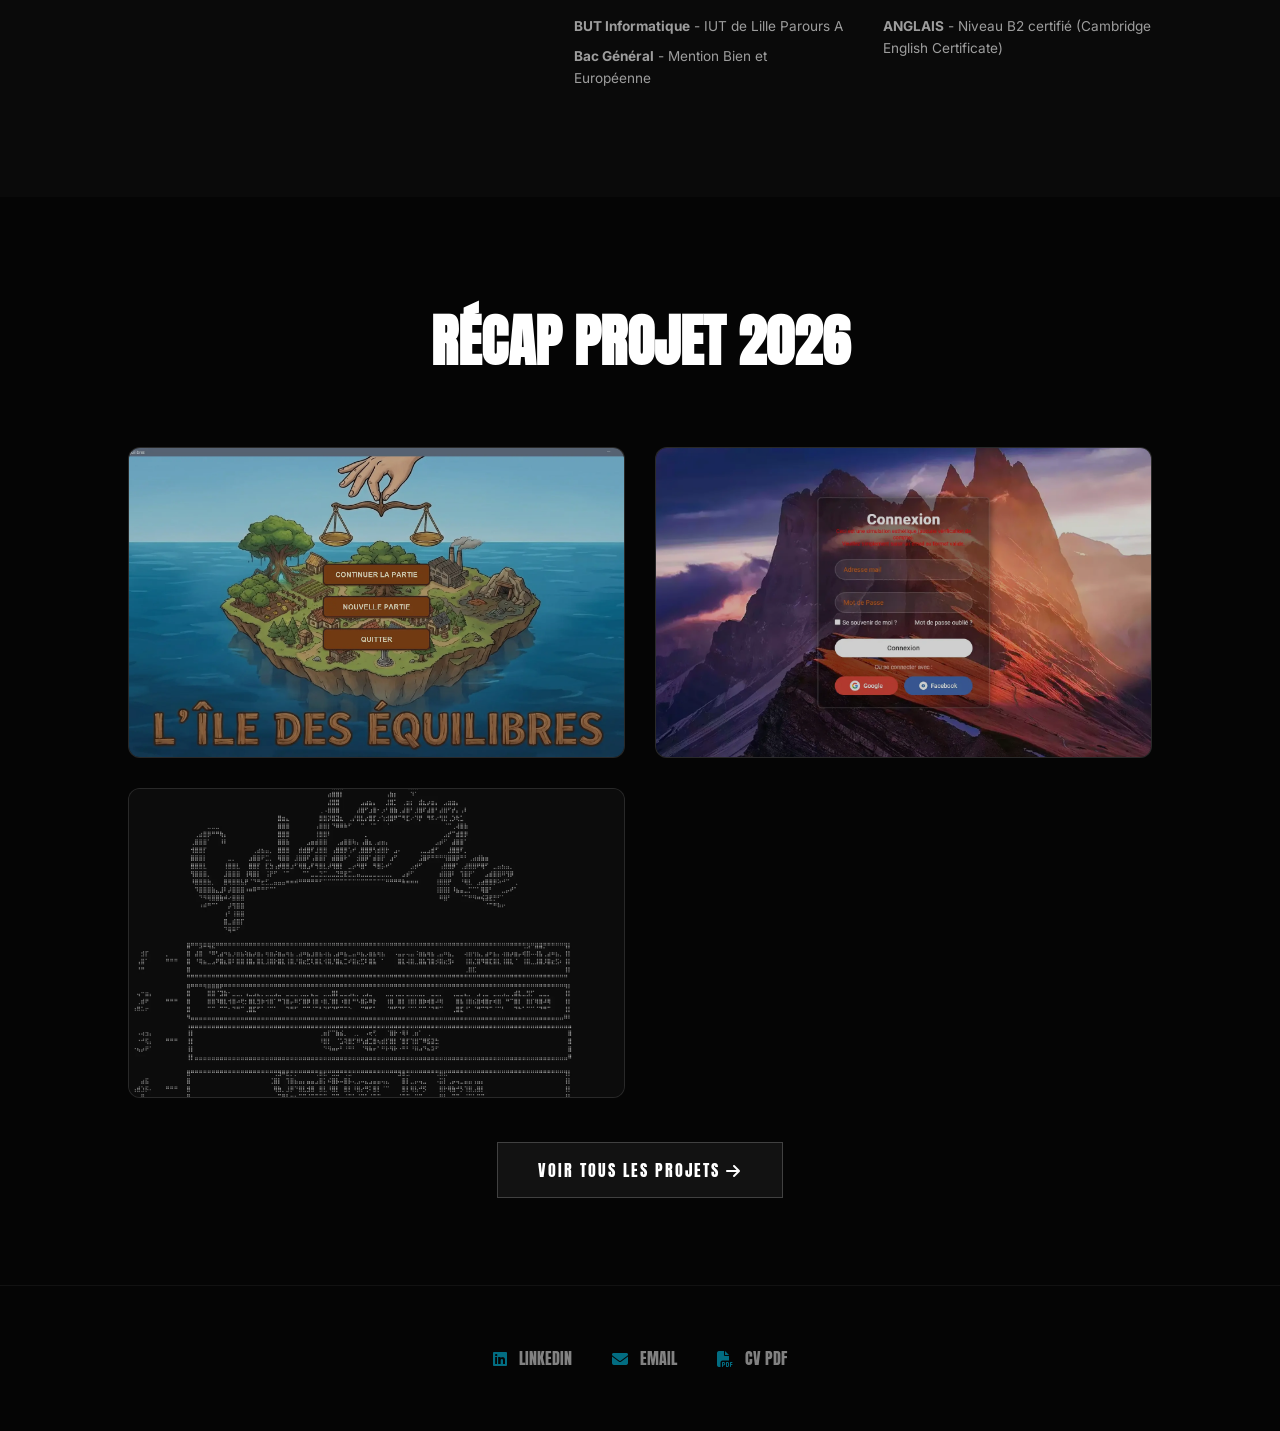
==== commit c42b505e: "Remplacement des .png par des .webp pour un soucis d'alégement" ====
--- a/index.html
+++ b/index.html
@@ -25,7 +25,7 @@
     <div class="disposition-titre-hero">
         <div class="cote-profil">
             <div class="forme-rouge"></div>
-            <img src="img/pdp.png" alt="Lucas Couraudon" class="photo-profil-gauche">
+            <img src="img/pdp.webp" alt="Lucas Couraudon" class="photo-profil-gauche">
         </div>
 
         <div class="cote-titre">
@@ -112,10 +112,10 @@
     <div class="conteneur-projets-statique">
         <div class="element-vitrine">
             <div class="galerie-sacadee">
-                <img src="img/IDE_Shots1.png" class="image-capture">
-                <img src="img/IDE_Shots2.png" class="image-capture">
-                <img src="img/IDE_Shots3.png" class="image-capture">
-                <img src="img/IDE_Shots4.png" class="image-capture">
+                <img src="img/IDE_Shots1.webp" class="image-capture">
+                <img src="img/IDE_Shots2.webp" class="image-capture">
+                <img src="img/IDE_Shots3.webp" class="image-capture">
+                <img src="img/IDE_Shots4.webp" class="image-capture">
             </div>
             <div class="infos-survol">
                 <div class="entete-survol">
@@ -132,10 +132,10 @@
 
         <div class="element-vitrine">
             <div class="galerie-sacadee">
-                <img src="img/Xiaomi_Shots1.png" class="image-capture">
-                <img src="img/Xiaomi_Shots2.png" class="image-capture">
-                <img src="img/Xiaomi_Shots3.png" class="image-capture">
-                <img src="img/Xiaomi_Shots4.png" class="image-capture">
+                <img src="img/Xiaomi_Shots1.webp" class="image-capture">
+                <img src="img/Xiaomi_Shots2.webp" class="image-capture">
+                <img src="img/Xiaomi_Shots3.webp" class="image-capture">
+                <img src="img/Xiaomi_Shots4.webp" class="image-capture">
             </div>
             <div class="infos-survol">
                 <div class="entete-survol">
@@ -152,10 +152,10 @@
 
         <div class="element-vitrine">
             <div class="galerie-sacadee">
-                <img src="img/GoldenAce_Shots1.png" class="image-capture">
-                <img src="img/GoldenAce_Shots2.png" class="image-capture">
-                <img src="img/GoldenAce_Shots3.png" class="image-capture">
-                <img src="img/GoldenAce_Shots4.png" class="image-capture">
+                <img src="img/GoldenAce_Shots1.webp" class="image-capture">
+                <img src="img/GoldenAce_Shots2.webp" class="image-capture">
+                <img src="img/GoldenAce_Shots3.webp" class="image-capture">
+                <img src="img/GoldenAce_Shots4.webp" class="image-capture">
             </div>
             <div class="infos-survol">
                 <div class="entete-survol">
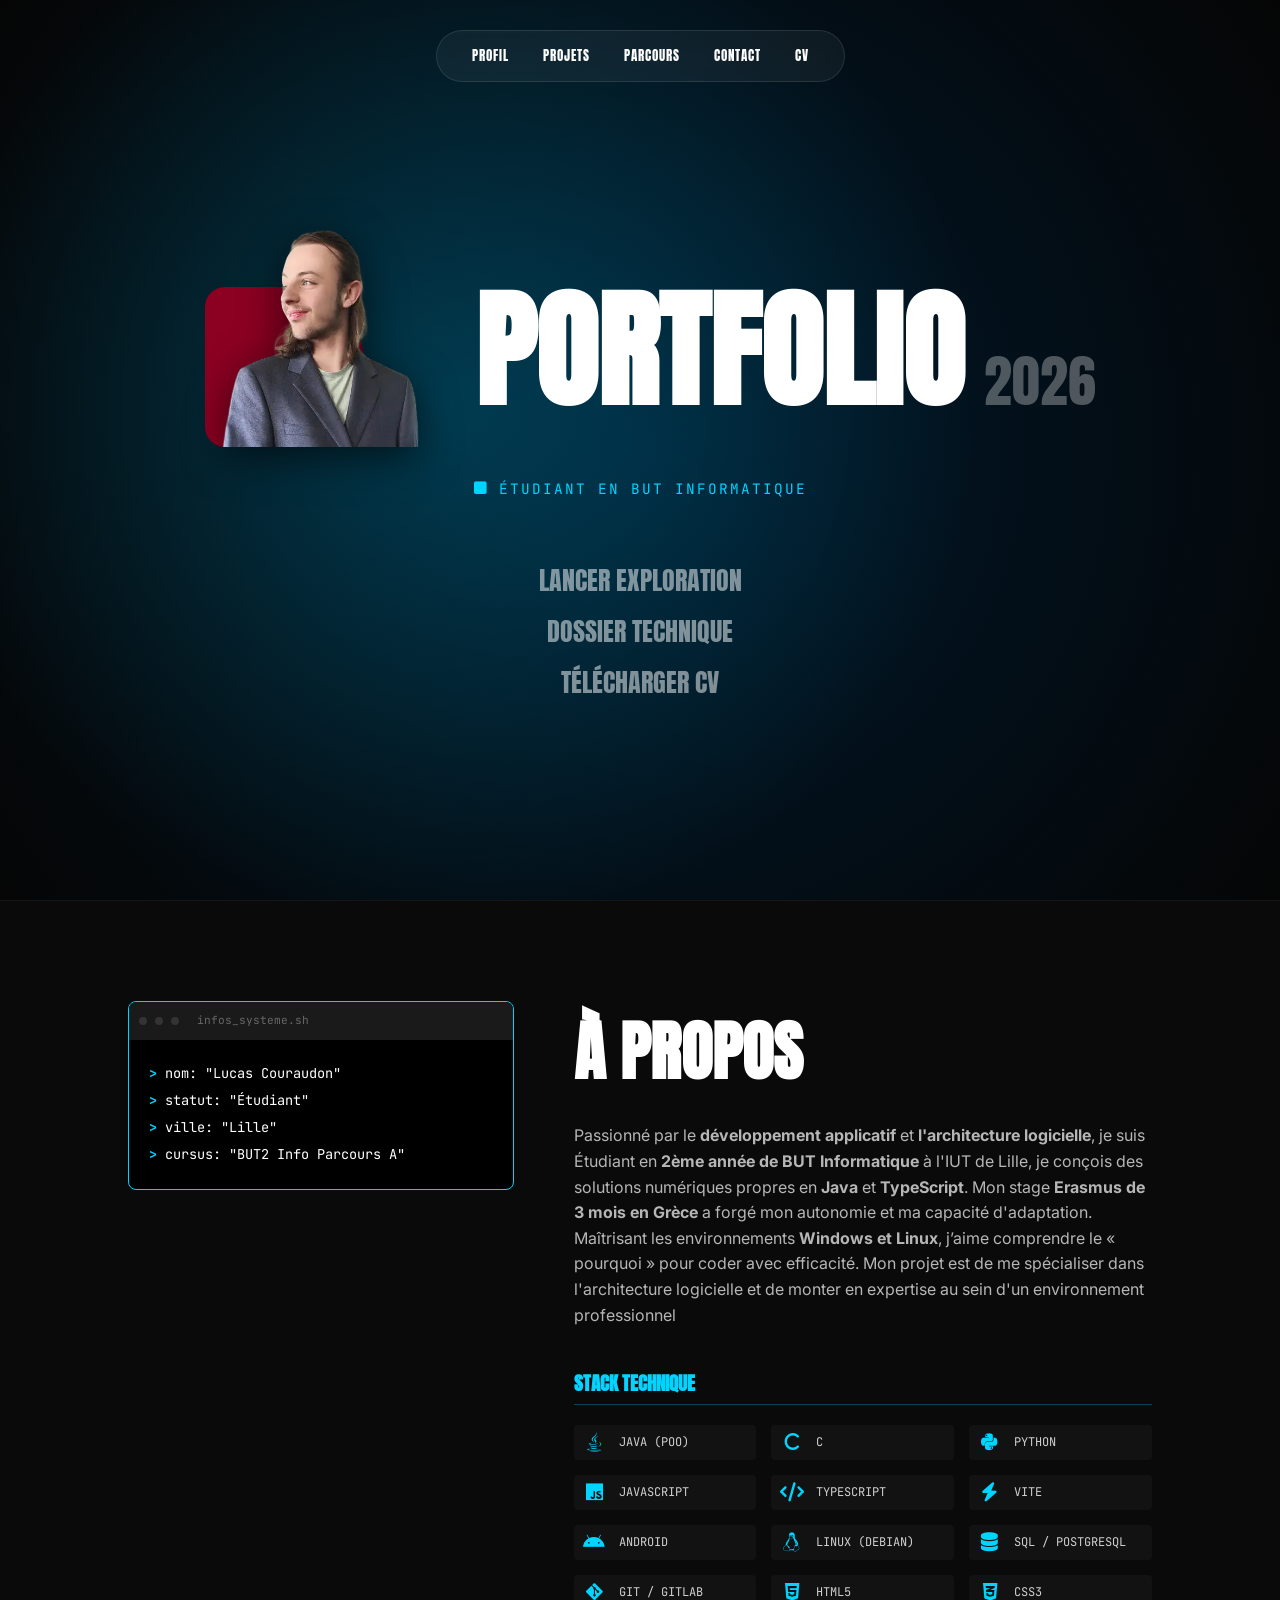
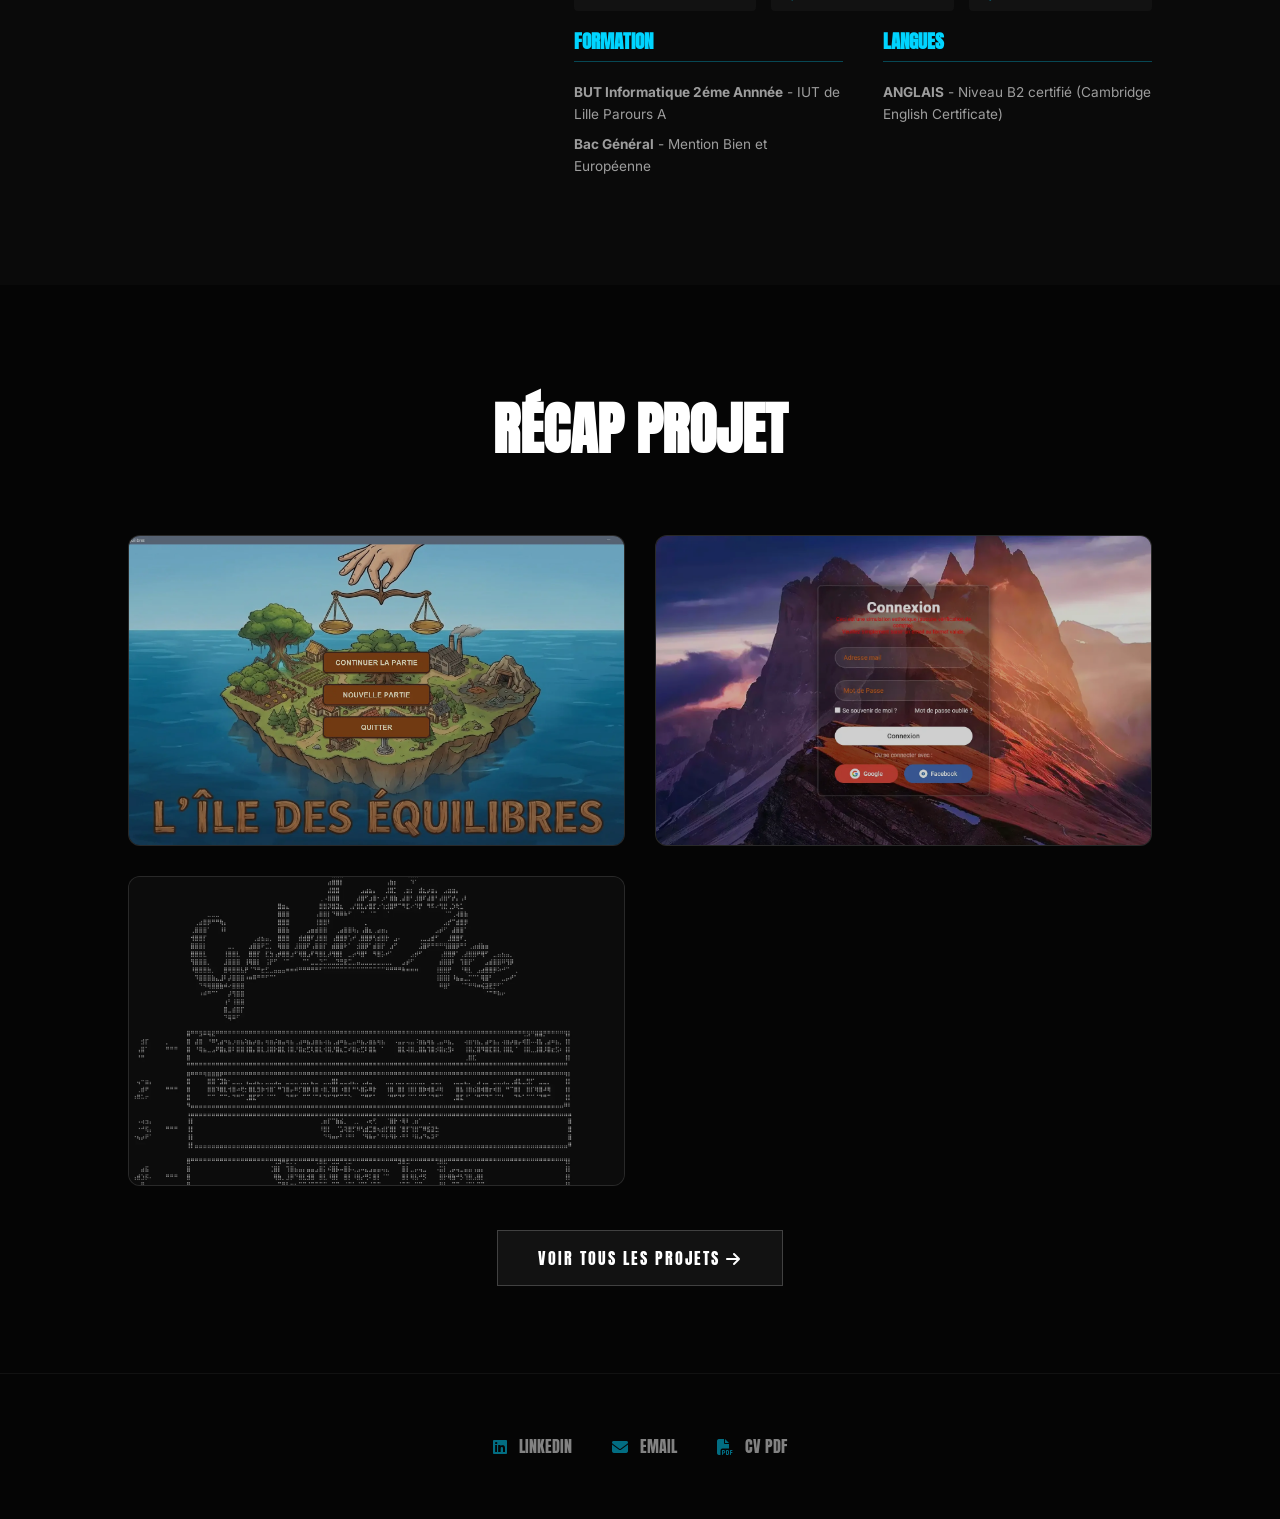
==== commit b180ce60: "Ajout page détails pour chaque projet et Modifications texte" ====
--- a/index.html
+++ b/index.html
@@ -65,11 +65,10 @@
         <div class="texte-a-propos">
             <h2 class="titre-section-a-propos">À PROPOS</h2>
             <p class="description-a-propos">
-                Étudiant de 19 ans passionné par le développement, j'ai grandi entre deux cultures, passant toutes mes vacances d'enfance à Djerba en Tunisie. 
-                Cette dualité m'a apporté une grande adaptabilité et une ouverture d'esprit naturelle. 
-                Je me spécialise dans la conception d'applications innovantes, fort d'un savoir-faire technique bâti sur de nombreux projets personnels ambitieux.
+                Passionné par le <strong>développement applicatif</strong> et <strong>l'architecture logicielle</strong>, je suis Étudiant en <strong>2ème année de BUT Informatique</strong> à l'IUT de Lille, je conçois des solutions numériques propres en <strong>Java</strong> et <strong>TypeScript</strong>. Mon stage <strong>Erasmus de 3 mois en Grèce</strong> a forgé mon autonomie et ma capacité d'adaptation.
+
+Maîtrisant les environnements <strong>Windows et Linux</strong>, j’aime comprendre le « pourquoi » pour coder avec efficacité. Mon projet est de me spécialiser dans l'architecture logicielle et de monter en expertise au sein d'un environnement professionnel
             </p>
-
             <div class="grille-details-a-propos">
                 <div class="bloc-detail">
                     <h3>STACK TECHNIQUE</h3>
@@ -92,7 +91,7 @@
                 <div class="bloc-detail-secondaire">
                     <div class="colonne-info">
                         <h3>FORMATION</h3>
-                        <p><strong>BUT Informatique</strong> - IUT de Lille Parours A</p>
+                        <p><strong>BUT Informatique 2éme Annnée</strong> - IUT de Lille Parours A</p>
                         <p><strong>Bac Général</strong> - Mention Bien et Européenne</p>
                     </div>
 
@@ -107,7 +106,7 @@
 </section>
 
 <section class="section-vitrine">
-    <h2 class="titre-recapitulatif">RÉCAP PROJET 2026</h2>
+    <h2 class="titre-recapitulatif">RÉCAP PROJET</h2>
     
     <div class="conteneur-projets-statique">
         <div class="element-vitrine">
--- a/css/common.css
+++ b/css/common.css
@@ -219,4 +219,40 @@
     50%, 70% { transform: translateX(-200%); }
     75%, 95% { transform: translateX(-300%); }
     100% { transform: translateX(0); }
+}
+
+/* --- RESPONSIVE GLOBAL --- */
+@media (max-width: 768px) {
+    .titre-principal {
+        font-size: 3.5rem; /* Réduction du titre 8rem */
+        text-align: center;
+    }
+
+    .entete-page {
+        padding-top: 100px;
+    }
+
+    .barre-navigation {
+        padding: 15px;
+    }
+
+    .liens-navigation {
+        padding: 8px 10px;
+        display: flex;
+        justify-content: center;
+        width: 95%;
+    }
+
+    .liens-navigation a {
+        font-size: 0.65rem;
+        padding: 5px 8px;
+    }
+
+    .pied-page-minimal {
+        padding: 40px 5%;
+    }
+
+    .liens-externes-footer {
+        gap: 20px;
+    }
 }
--- a/css/index.css
+++ b/css/index.css
@@ -1,4 +1,3 @@
-/* --- HERO SECTION --- */
 .visuel-hero {
     height: 100vh;
     display: flex;
@@ -88,7 +87,6 @@
     text-shadow: 0 0 15px var(--accent-bleu);
 }
 
-/* --- À PROPOS --- */
 .section-a-propos {
     padding: 100px 10%;
     background: rgba(255, 255, 255, 0.02);
@@ -108,11 +106,10 @@
 .titre-section-a-propos { font-family: var(--police-titre); font-size: 4rem; margin-bottom: 20px; }
 .description-a-propos { font-size: 1rem; color: rgba(255, 255, 255, 0.7); margin-bottom: 40px; }
 
-.bloc-detail-secondaire { display: grid; grid-template-columns: 1fr 1fr; gap: 40px; }
+.bloc-detail-secondaire { display: grid; grid-template-columns: 1fr 1fr; gap: 40px; margin-top: 15px; }
 .colonne-info h3 { font-family: var(--police-titre); font-size: 1.2rem; margin-bottom: 20px; color: var(--accent-bleu); border-bottom: 1px solid rgba(0, 212, 255, 0.3); padding-bottom: 5px; }
 .colonne-info p { font-size: 0.85rem; color: rgba(255, 255, 255, 0.6); margin-bottom: 8px; }
 
-/* --- VITRINE D'ACCUEIL --- */
 .section-vitrine { padding: 100px 10%; text-align: center; }
 .titre-recapitulatif { font-family: var(--police-titre); font-size: 3.5rem; margin-bottom: 60px; }
 .conteneur-projets-statique { display: grid; grid-template-columns: repeat(auto-fit, minmax(350px, 1fr)); gap: 30px; margin-bottom: 60px; }
@@ -142,4 +139,44 @@
 .bouton-details { align-self: flex-start; font-family: var(--police-titre); font-size: 0.8rem; color: black; background: var(--accent-bleu); padding: 8px 20px; text-decoration: none; border-radius: 4px; }
 
 .bouton-vers-tous-projets { font-family: var(--police-titre); font-size: 1rem; color: var(--texte-blanc); text-decoration: none; padding: 15px 40px; border: 1px solid rgba(255, 255, 255, 0.2); background: rgba(255, 255, 255, 0.05); transition: 0.3s; letter-spacing: 2px; }
-.bouton-vers-tous-projets:hover { background: var(--accent-bleu); color: black; border-color: var(--accent-bleu); transform: translateY(-5px); box-shadow: 0 10px 20px rgba(0, 212, 255, 0.2); }+.bouton-vers-tous-projets:hover { background: var(--accent-bleu); color: black; border-color: var(--accent-bleu); transform: translateY(-5px); box-shadow: 0 10px 20px rgba(0, 212, 255, 0.2); }
+
+
+@media (max-width: 768px) {
+    .disposition-titre-hero {
+        flex-direction: column;
+        gap: 20px;
+    }
+
+    .cote-profil {
+        width: 180px;
+        height: 140px;
+        justify-content: center;
+    }
+
+    .photo-profil-gauche {
+        height: 180px;
+    }
+
+    .annee-hero {
+        font-size: 2rem;
+    }
+
+    .conteneur-a-propos {
+        flex-direction: column;
+        gap: 40px;
+    }
+
+    .titre-section-a-propos {
+        font-size: 2.5rem;
+    }
+
+    .bloc-detail-secondaire {
+        grid-template-columns: 1fr; 
+        gap: 20px;
+    }
+
+    .conteneur-projets-statique {
+        grid-template-columns: 1fr;
+    }
+}
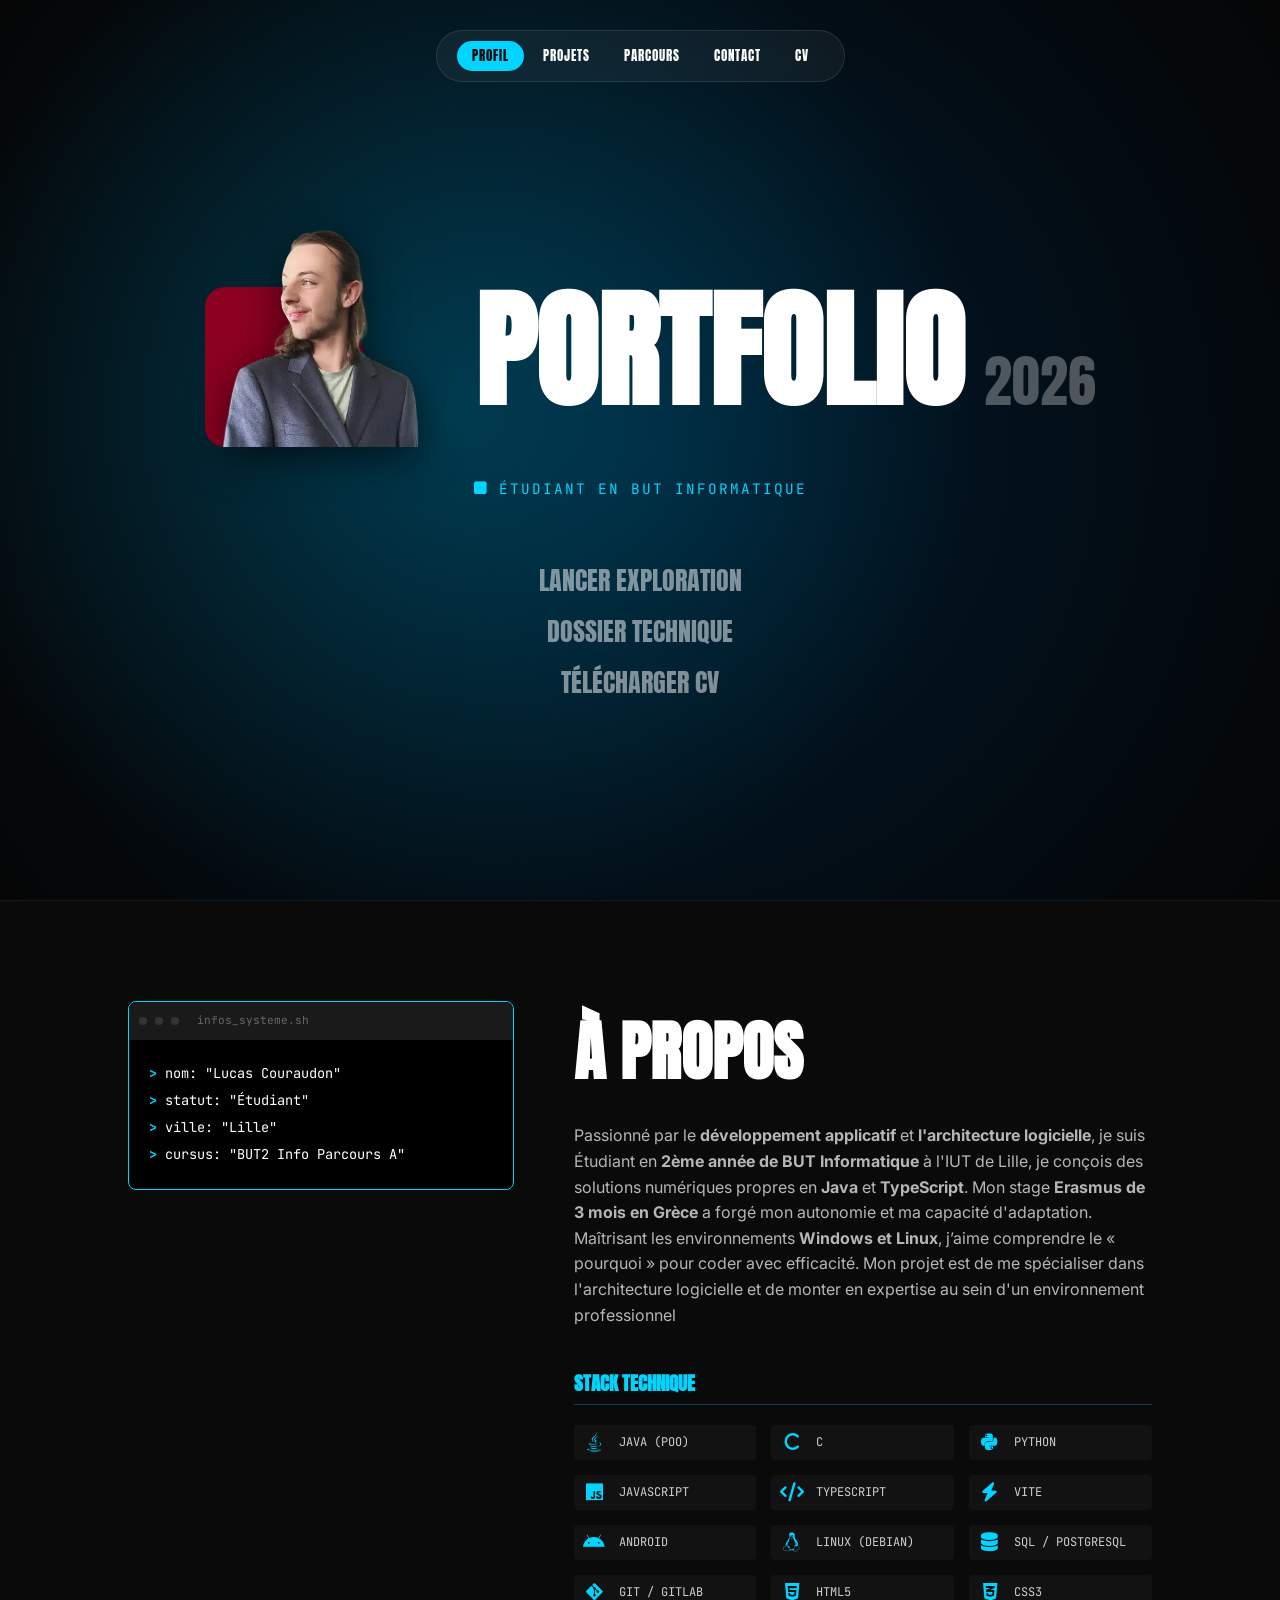
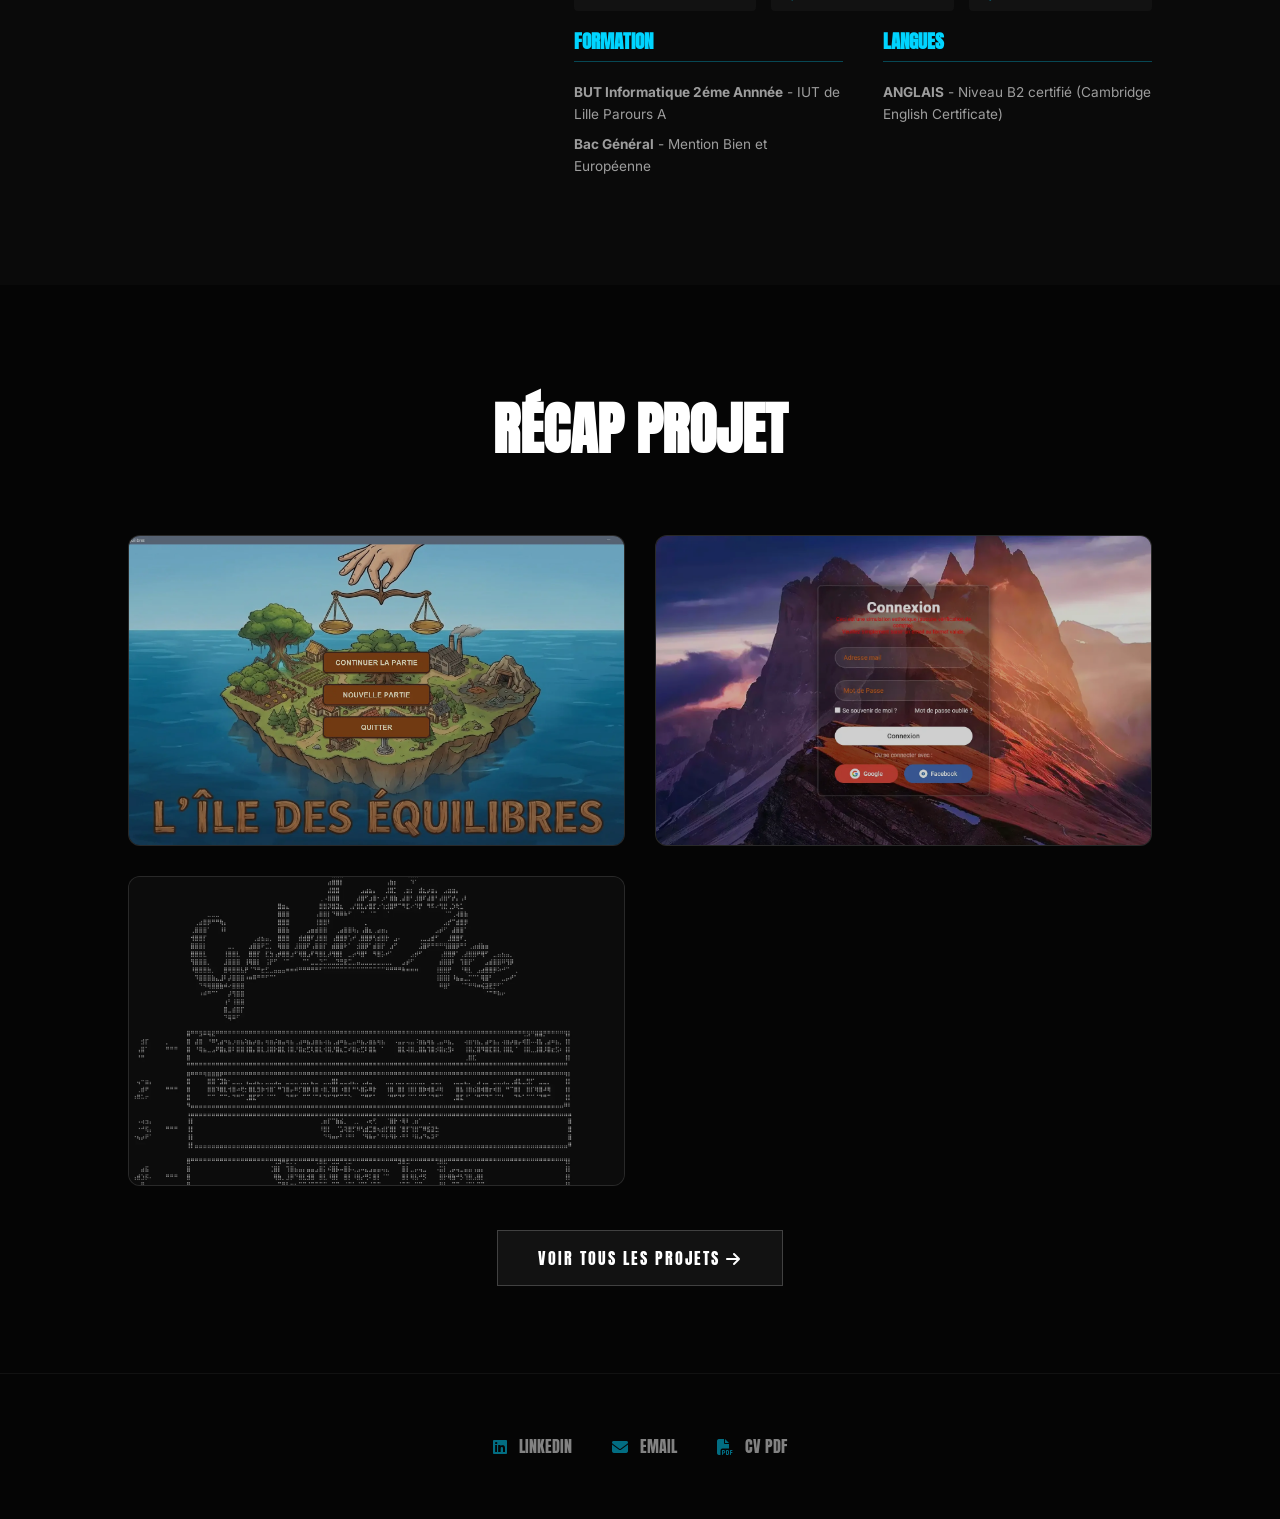
==== commit 9853a42f: "Ajout de projets" ====
--- a/index.html
+++ b/index.html
@@ -13,10 +13,10 @@
 
 <nav class="barre-navigation">
     <div class="liens-navigation">
-        <a href="index.html">PROFIL</a>
+        <a href="index.html" class="actif">PROFIL</a>
         <a href="projets.html">PROJETS</a>
         <a href="parcours.html">PARCOURS</a>
-        <a href="mailto:couraudonlucas01@gmail.com">CONTACT</a>
+        <a href="mailto:contact@lucascouraudon.fr">CONTACT</a>
         <a href="docs/CV-CouraudonLucas.pdf" download>CV</a>
     </div>
 </nav>
@@ -180,9 +180,7 @@
         <a href="https://www.linkedin.com/in/lucas-couraudon-b217b035a/" target="_blank">
             <i class="fab fa-linkedin"></i> LINKEDIN
         </a>
-        <a href="mailto:couraudonlucas01@gmail.com">
-            <i class="fas fa-envelope"></i> EMAIL
-        </a>
+        <a href="mailto:contact@lucascouraudon.fr"><i class="fas fa-envelope"></i> EMAIL</a>
         <a href="docs/CV-CouraudonLucas.pdf" download>
             <i class="fas fa-file-pdf"></i> CV PDF
         </a>
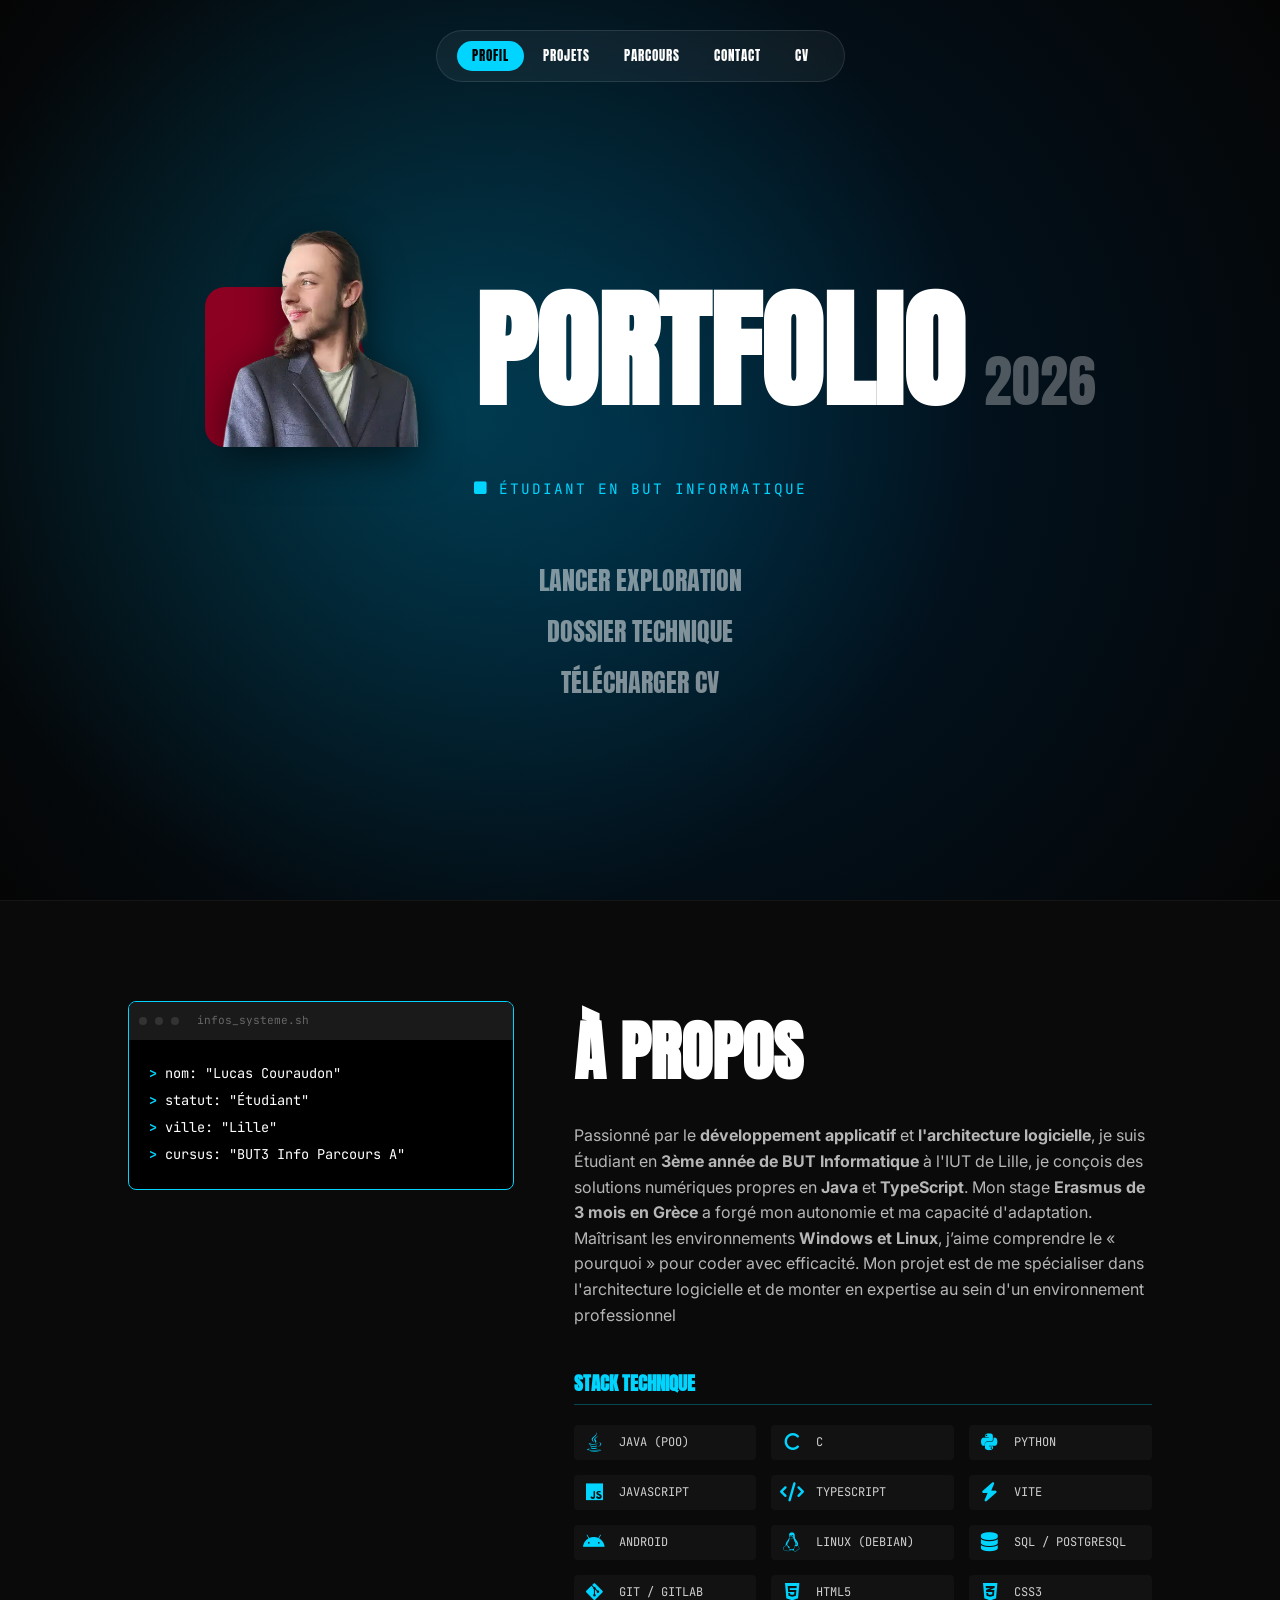
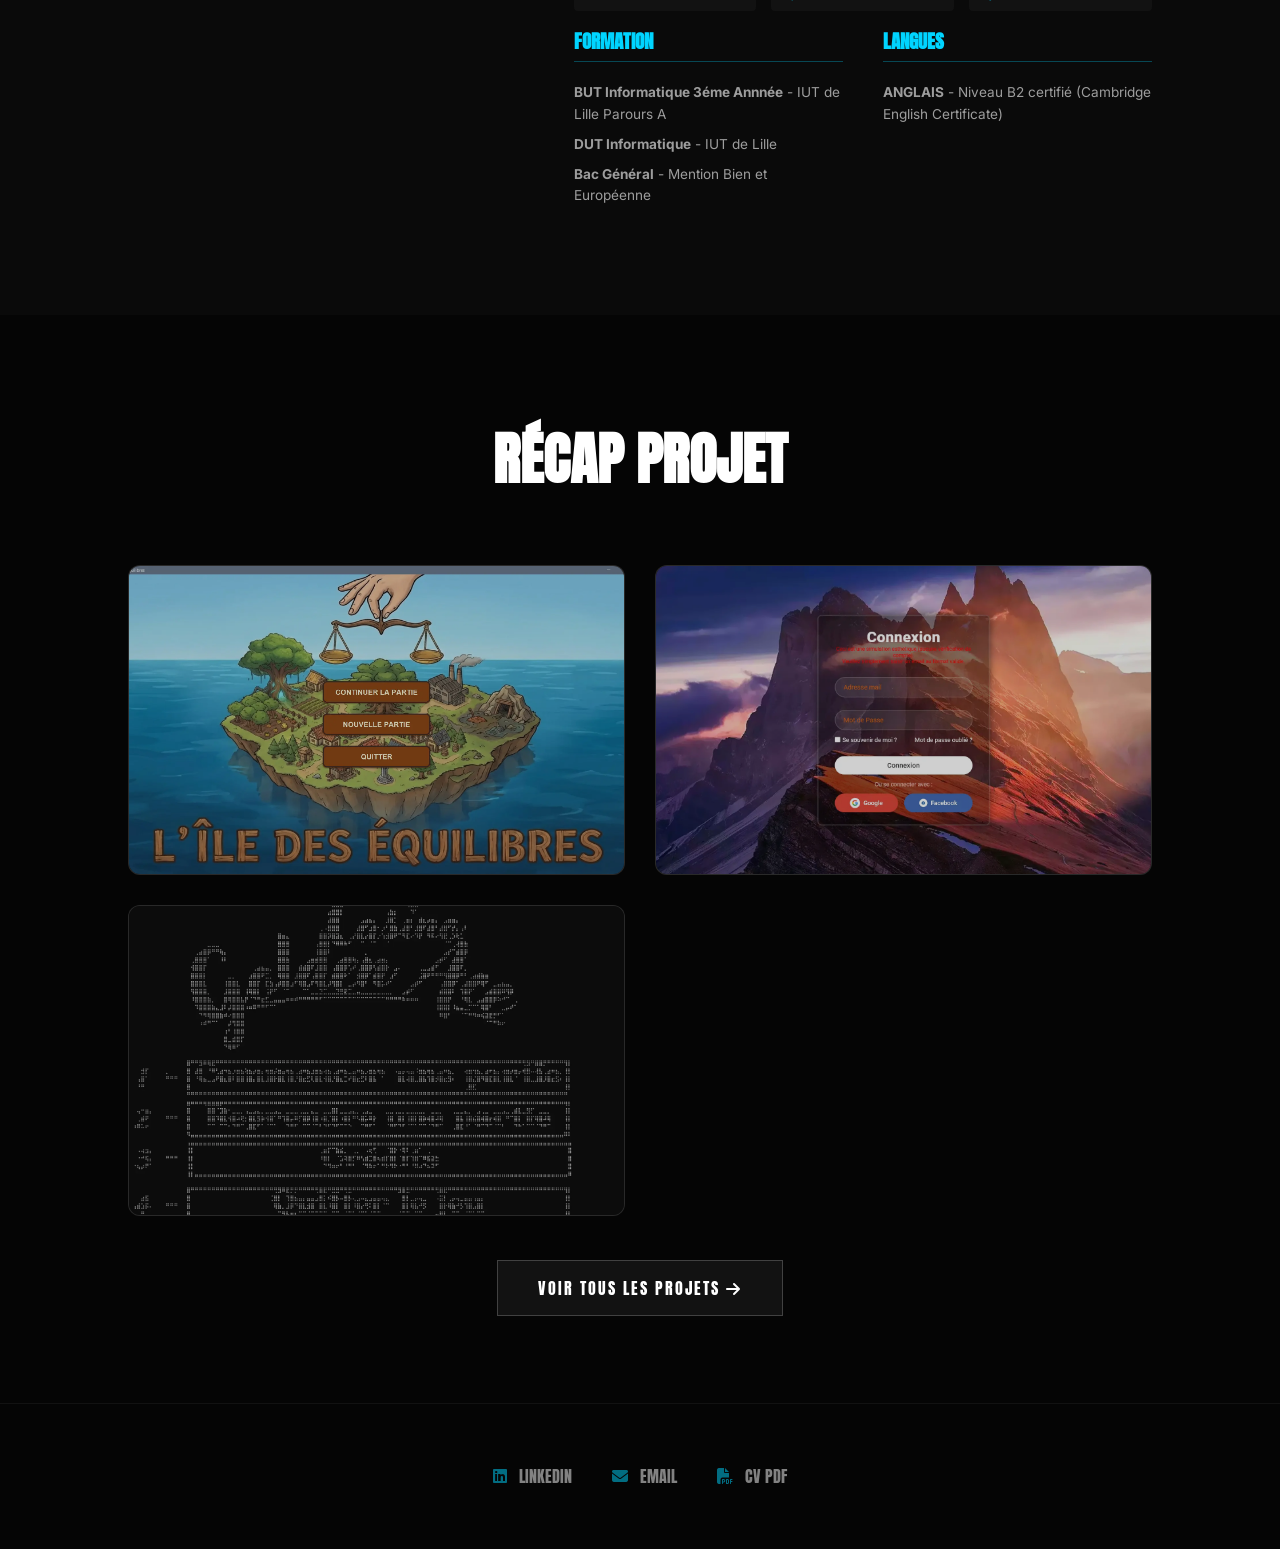
==== commit 2a34d469: "Correction année universitaire" ====
--- a/index.html
+++ b/index.html
@@ -57,7 +57,7 @@
                     <p><span class="invite-commande">></span> nom: "Lucas Couraudon"</p>
                     <p><span class="invite-commande">></span> statut: "Étudiant"</p>
                     <p><span class="invite-commande">></span> ville: "Lille"</p>
-                    <p><span class="invite-commande">></span> cursus: "BUT2 Info Parcours A"</p>
+                    <p><span class="invite-commande">></span> cursus: "BUT3 Info Parcours A"</p>
                 </div>
             </div>
         </div>
@@ -65,7 +65,7 @@
         <div class="texte-a-propos">
             <h2 class="titre-section-a-propos">À PROPOS</h2>
             <p class="description-a-propos">
-                Passionné par le <strong>développement applicatif</strong> et <strong>l'architecture logicielle</strong>, je suis Étudiant en <strong>2ème année de BUT Informatique</strong> à l'IUT de Lille, je conçois des solutions numériques propres en <strong>Java</strong> et <strong>TypeScript</strong>. Mon stage <strong>Erasmus de 3 mois en Grèce</strong> a forgé mon autonomie et ma capacité d'adaptation.
+                Passionné par le <strong>développement applicatif</strong> et <strong>l'architecture logicielle</strong>, je suis Étudiant en <strong>3ème année de BUT Informatique</strong> à l'IUT de Lille, je conçois des solutions numériques propres en <strong>Java</strong> et <strong>TypeScript</strong>. Mon stage <strong>Erasmus de 3 mois en Grèce</strong> a forgé mon autonomie et ma capacité d'adaptation.
 
 Maîtrisant les environnements <strong>Windows et Linux</strong>, j’aime comprendre le « pourquoi » pour coder avec efficacité. Mon projet est de me spécialiser dans l'architecture logicielle et de monter en expertise au sein d'un environnement professionnel
             </p>
@@ -91,7 +91,8 @@
                 <div class="bloc-detail-secondaire">
                     <div class="colonne-info">
                         <h3>FORMATION</h3>
-                        <p><strong>BUT Informatique 2éme Annnée</strong> - IUT de Lille Parours A</p>
+                        <p><strong>BUT Informatique 3éme Annnée</strong> - IUT de Lille Parours A </p>
+                        <p><strong>DUT Informatique</strong> - IUT de Lille</p>
                         <p><strong>Bac Général</strong> - Mention Bien et Européenne</p>
                     </div>
 
